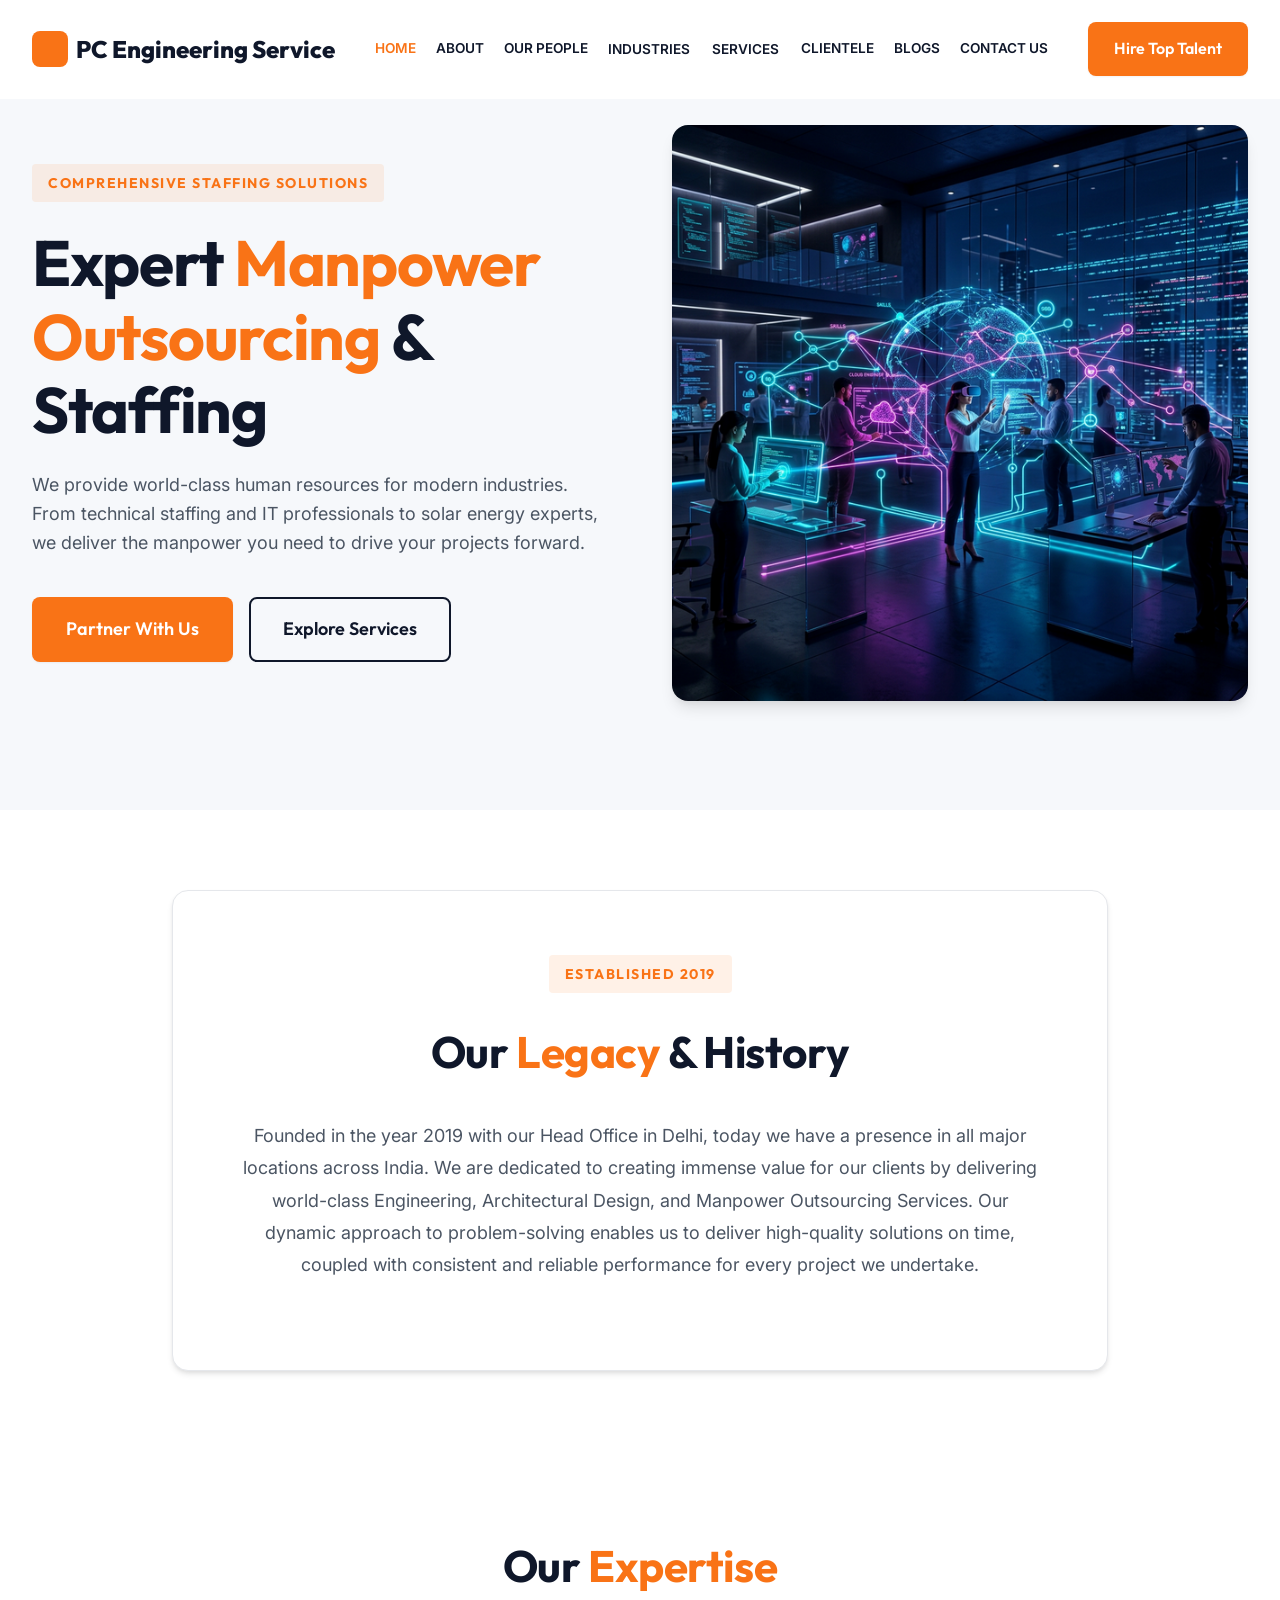
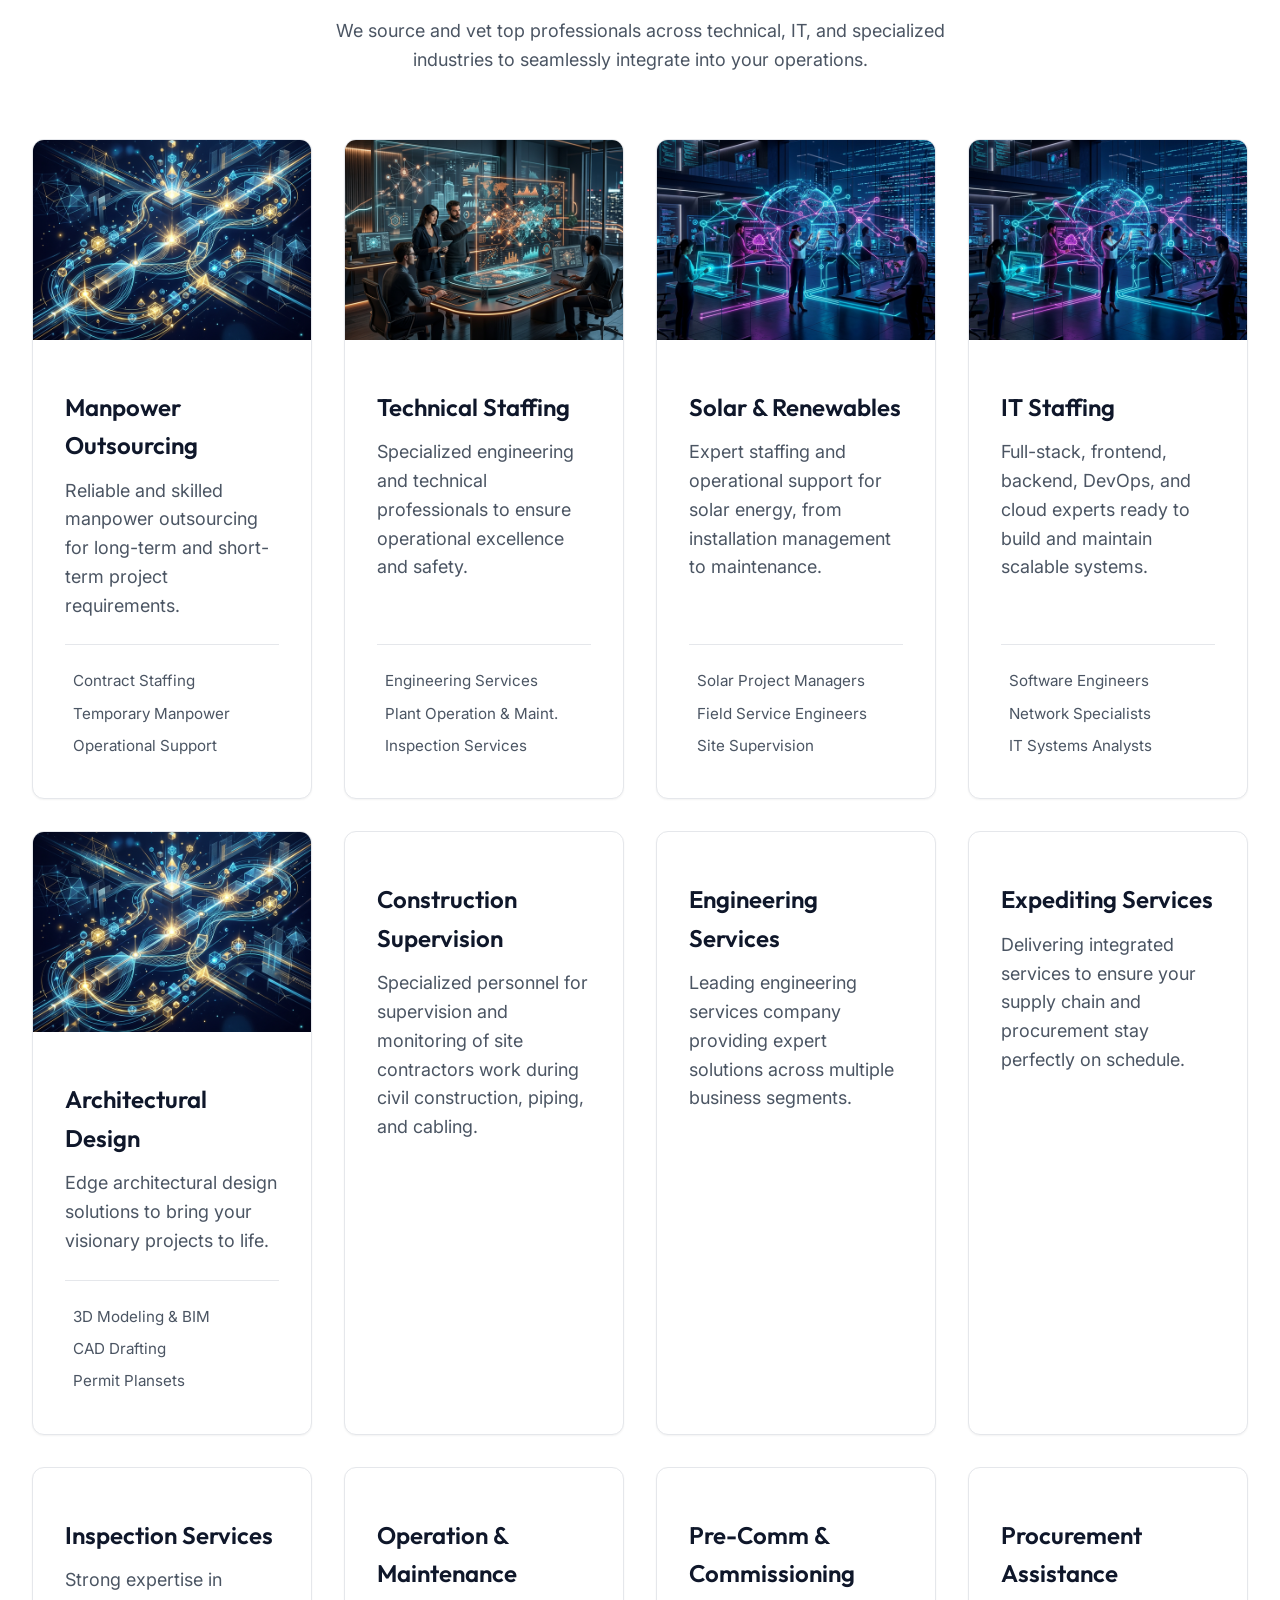
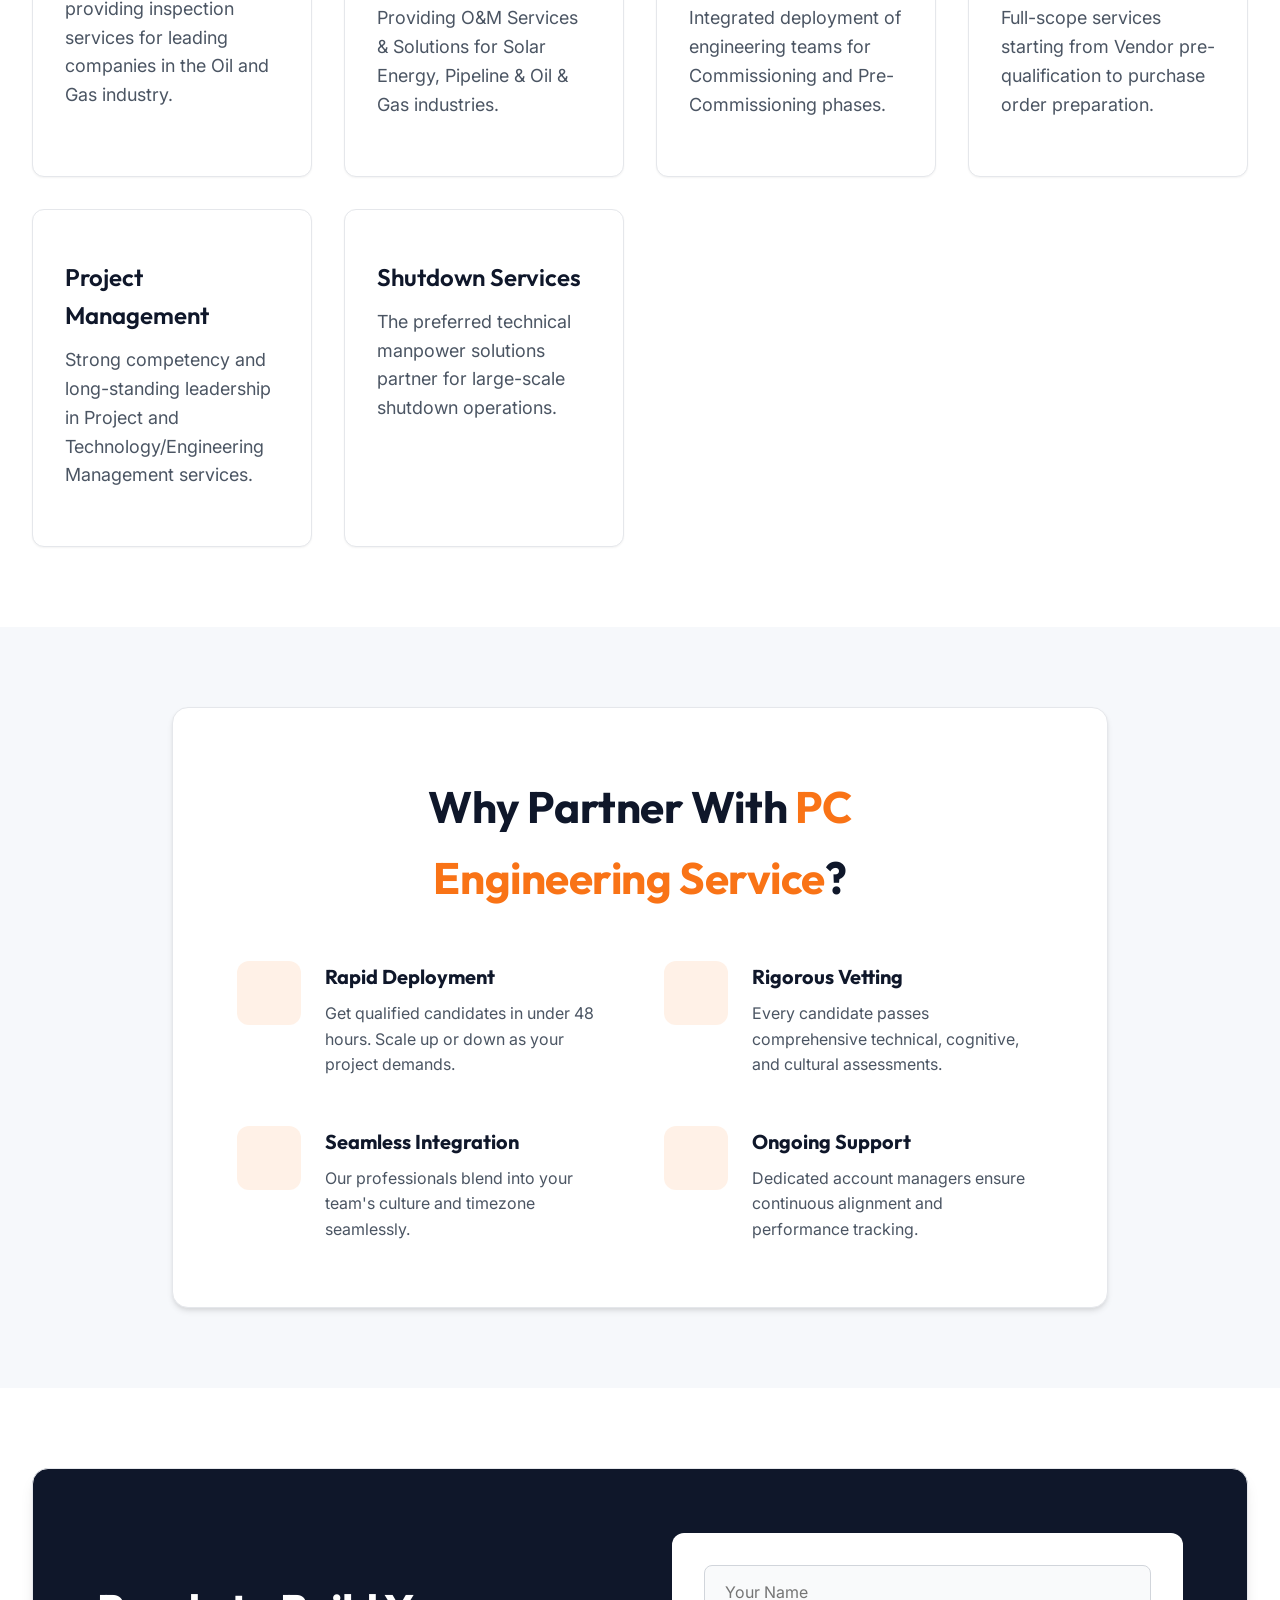
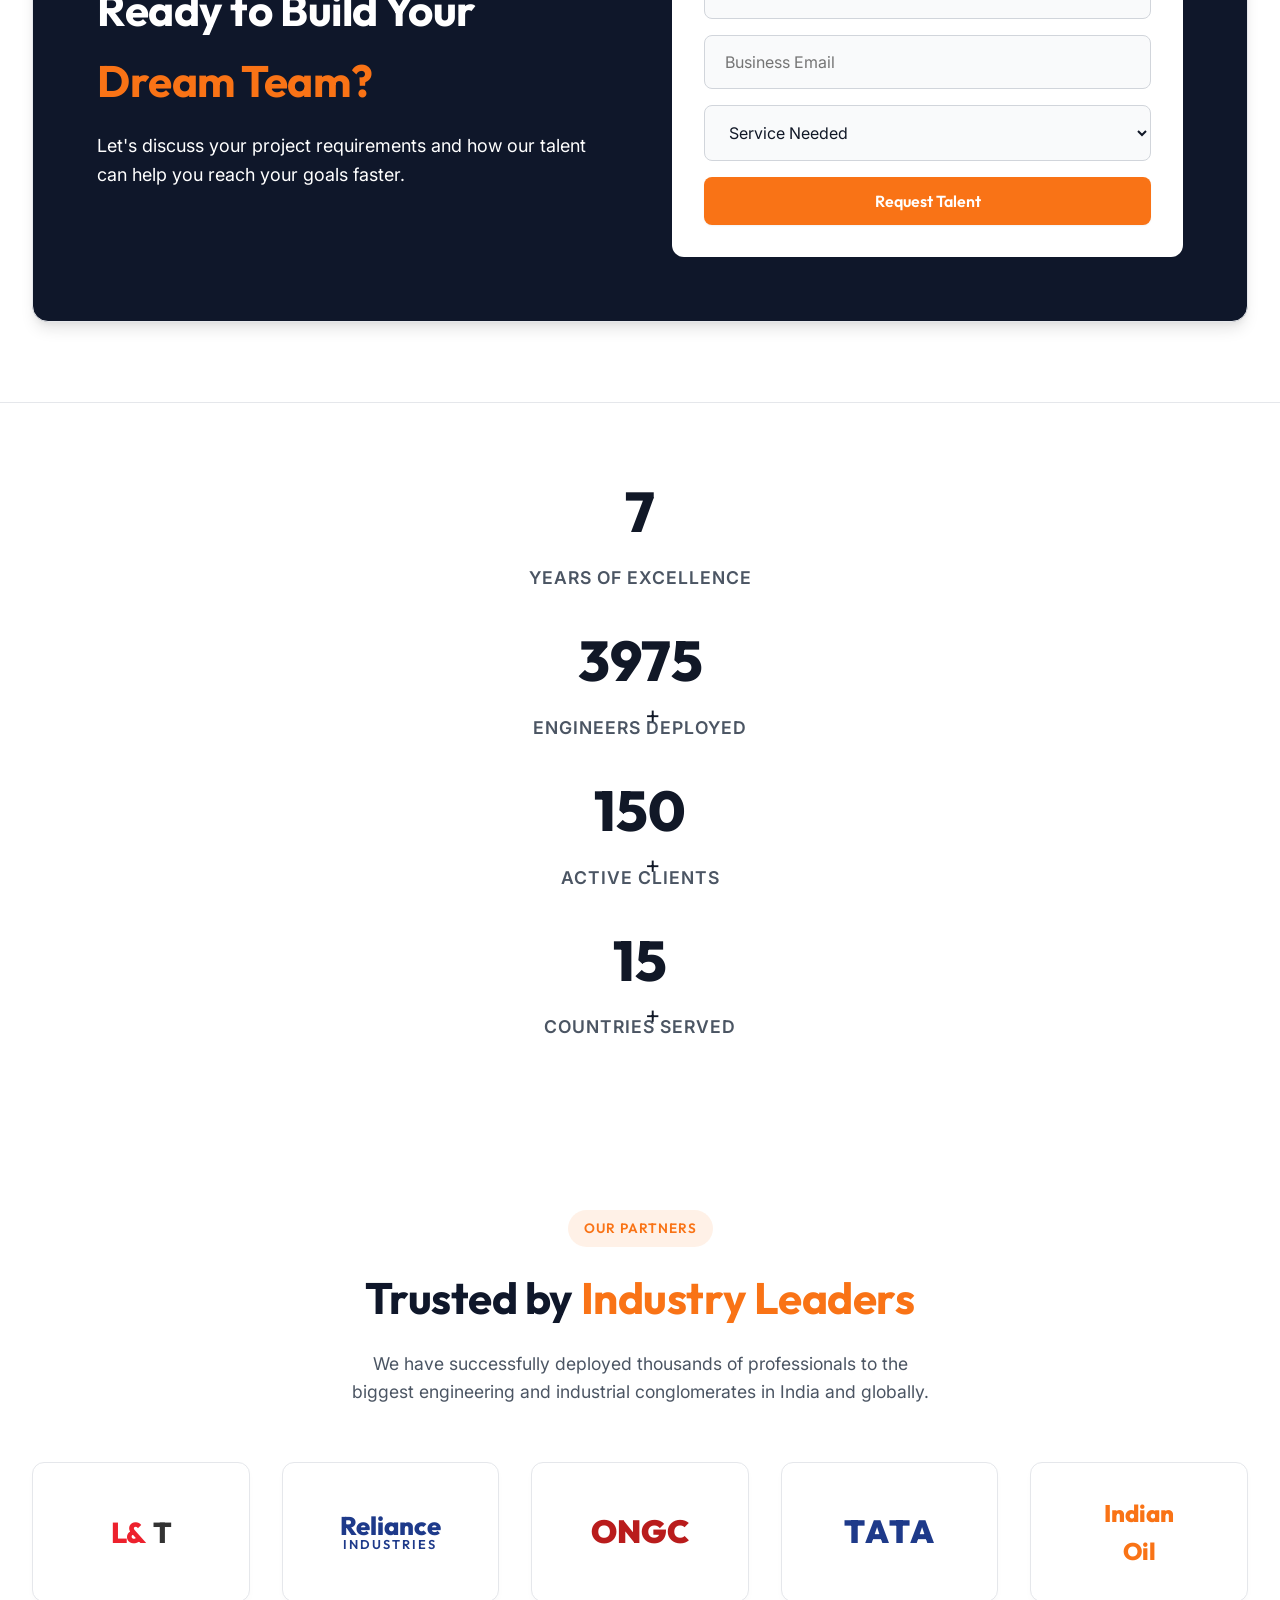
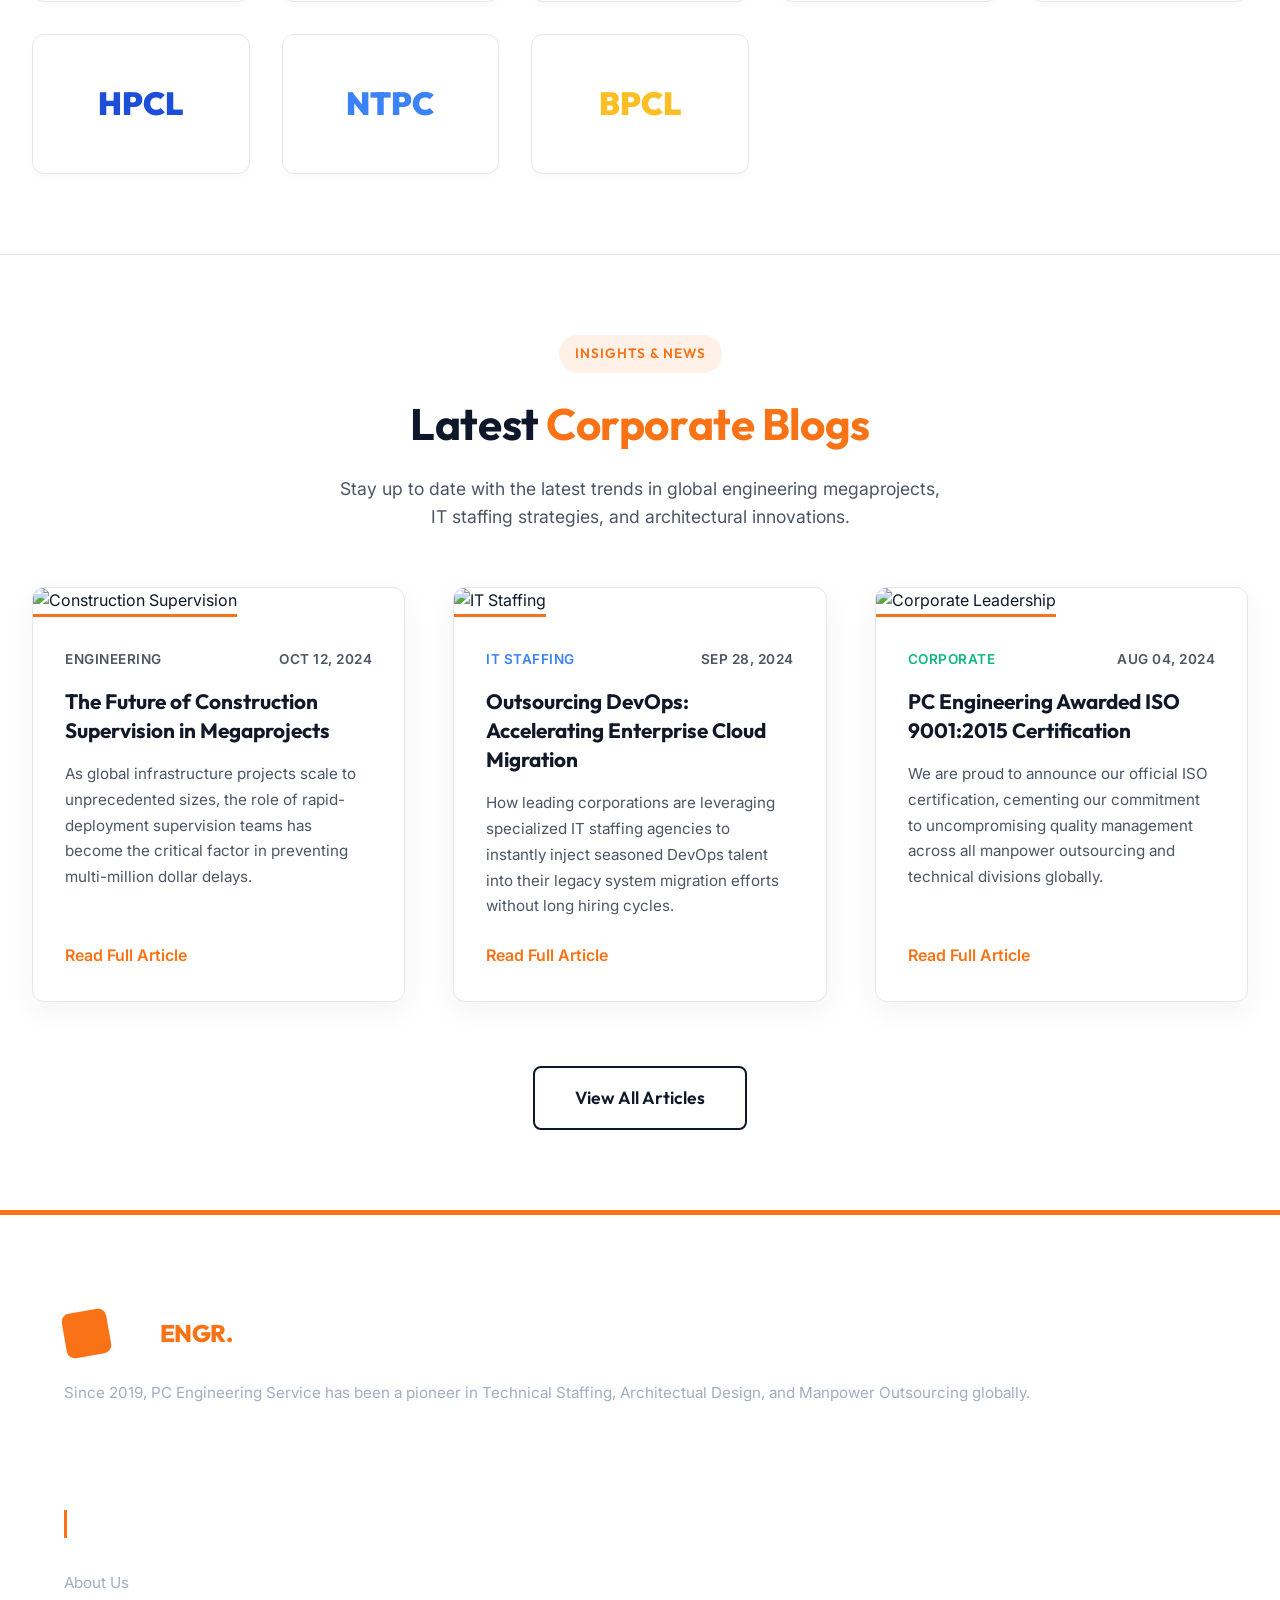
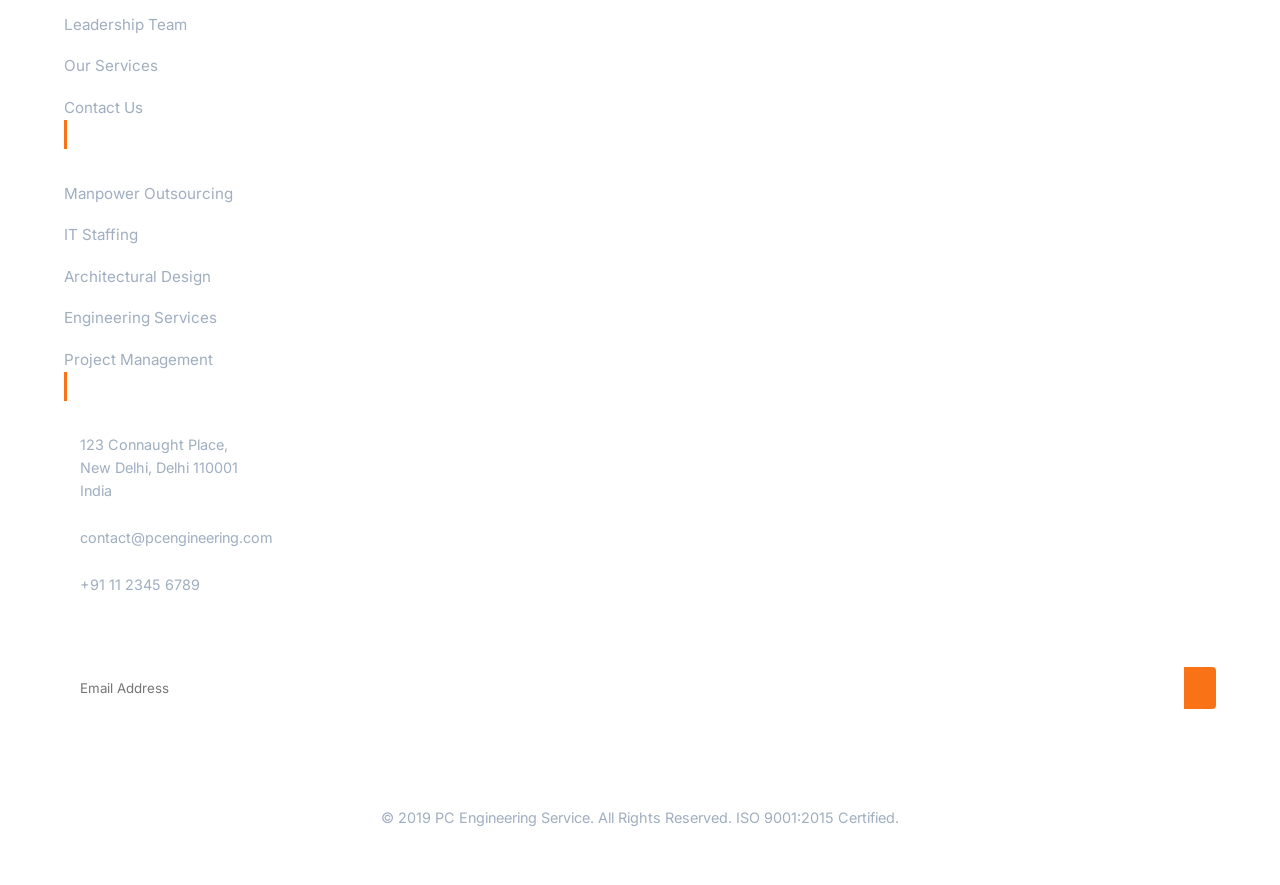
==== index.html @ 2170d4f9 "Initial commit of full corporate website" ====
<!DOCTYPE html>
<html lang="en">
<head>
    <meta charset="UTF-8">
    <meta name="viewport" content="width=device-width, initial-scale=1.0">
    <title>PC Engineering Service | Expert Manpower Outsourcing & Technical Staffing</title>
    <meta name="description" content="Leading provider of manpower outsourcing, technical staffing, engineering services, and solar work capabilities for modern industries.">
    <!-- Google Fonts -->
    <link rel="preconnect" href="https://fonts.googleapis.com">
    <link rel="preconnect" href="https://fonts.gstatic.com" crossorigin>
    <link href="https://fonts.googleapis.com/css2?family=Outfit:wght@300;400;500;600;700;800&family=Inter:wght@400;500;600&display=swap" rel="stylesheet">
    <!-- Tabler Icons (Lightweight SVG icons) -->
    <link rel="stylesheet" href="https://cdn.jsdelivr.net/npm/@tabler/icons-webfont@latest/tabler-icons.min.css">
    <link rel="stylesheet" href="styles.css">
</head>
<body>



    <header class="navbar">
        <div class="container nav-container">
            <div class="logo">
                <span class="logo-icon"><i class="ti ti-hexagon-letter-n"></i></span>
                PC Engineering Service
            </div>
            <nav class="nav-links">
                <a href="index.html" style="color: var(--accent-primary);">HOME</a>
                <a href="about.html">ABOUT</a>
                <a href="#our-people">OUR PEOPLE</a>
                
                <!-- Industries Dropdown -->
                <div class="nav-dropdown">
                    <a href="#industries">INDUSTRIES <i class="ti ti-chevron-down" style="font-size: 0.8em; margin-left: 2px;"></i></a>
                    <div class="mega-menu">
                        <div class="menu-col">
                            <a href="#">Cement</a>
                            <a href="#">Engineering</a>
                            <a href="#">Infrastructure</a>
                            <a href="#">Metro</a>
                            <a href="#">Petrochemical</a>
                            <a href="#">Railways</a>
                            <a href="#">Telecom</a>
                        </div>
                        <div class="menu-col">
                            <a href="#">CGD</a>
                            <a href="#">EPC</a>
                            <a href="#">IT</a>
                            <a href="#">Mono Rail</a>
                            <a href="#">Pipeline</a>
                            <a href="#">Refinery</a>
                        </div>
                        <div class="menu-col">
                            <a href="#">CNG</a>
                            <a href="#">Fertilizer</a>
                            <a href="#">Metals & Minerals</a>
                            <a href="#">Oil & Gas</a>
                            <a href="#">Power</a>
                            <a href="#">Renewable Energy</a>
                        </div>
                    </div>
                </div>

                <!-- Services Dropdown -->
                <div class="nav-dropdown">
                    <a href="#expertise">SERVICES <i class="ti ti-chevron-down" style="font-size: 0.8em; margin-left: 2px;"></i></a>
                    <div class="mega-menu">
                        <div class="menu-col">
                            <a href="#">Construction Supervision</a>
                            <a href="#">Inspection Services</a>
                            <a href="#">Operation & Maintenance</a>
                            <a href="#">Project Management</a>
                        </div>
                        <div class="menu-col">
                            <a href="#">Engineering Services</a>
                            <a href="#">IT Staffing</a>
                            <a href="#">Pre-Commissioning &<br>Commissioning Services</a>
                            <a href="#">Shutdown</a>
                        </div>
                        <div class="menu-col">
                            <a href="#">Expediting Services</a>
                            <a href="#">Manpower Outsourcing</a>
                            <a href="#">Procurement Assistance</a>
                            <a href="#">Technical Staffing Services</a>
                        </div>
                    </div>
                </div>

                <a href="#clientele">CLIENTELE</a>
                <a href="#blogs">BLOGS</a>
                <a href="contact.html">CONTACT US</a>
            </nav>
            <div class="nav-actions">
                <a href="contact.html" class="btn btn-primary">Hire Top Talent</a>
                <button class="menu-toggle" aria-label="Toggle Menu">
                    <i class="ti ti-menu-2"></i>
                </button>
            </div>
        </div>
    </header>

    <main>
        <!-- Hero Section -->
        <section id="home" class="hero">
            <div class="container hero-container">
                <div class="hero-content fade-in-up">
                    <div class="badge">Comprehensive Staffing Solutions</div>
                    <h1>Expert <span class="text-orange">Manpower Outsourcing</span> & Staffing</h1>
                    <p>We provide world-class human resources for modern industries. From technical staffing and IT professionals to solar energy experts, we deliver the manpower you need to drive your projects forward.</p>
                    <div class="hero-cta">
                        <a href="#contact" class="btn btn-primary btn-lg">Partner With Us</a>
                        <a href="#expertise" class="btn btn-outline btn-lg">Explore Services</a>
                    </div>
                </div>
                <div class="hero-image-wrapper fade-in-left">
                    <div class="image-panel">
                        <img id="heroImage" src="assets/hero_workforce_1773213253842.png" alt="Futuristic IT Workforce">
                    </div>
                </div>
            </div>
        </section>

        <!-- About Us Section -->
        <section id="about" class="about-us" style="background-color: var(--bg-light); padding: var(--section-padding) 0;">
            <div class="container container-sm">
                <div class="clean-panel feature-panel fade-in-up" style="text-align: center;">
                    <div class="section-header" style="margin-bottom: 2rem;">
                        <div class="badge">Established 2019</div>
                        <h2>Our <span class="text-orange">Legacy</span> & History</h2>
                    </div>
                    <p style="font-size: 1.125rem; color: var(--text-muted); line-height: 1.8;">
                        Founded in the year 2019 with our Head Office in Delhi, today we have a presence in all major locations across India. We are dedicated to creating immense value for our clients by delivering world-class Engineering, Architectural Design, and Manpower Outsourcing Services. Our dynamic approach to problem-solving enables us to deliver high-quality solutions on time, coupled with consistent and reliable performance for every project we undertake.
                    </p>
                </div>
            </div>
        </section>

        <!-- Expertise Section -->
        <section id="expertise" class="expertise">
            <div class="container">
                <div class="section-header fade-in-up">
                    <h2>Our <span class="text-orange">Expertise</span></h2>
                    <p>We source and vet top professionals across technical, IT, and specialized industries to seamlessly integrate into your operations.</p>
                </div>

                <div class="grid cards-grid">
                    <!-- Manpower Outsourcing -->
                    <div class="card clean-panel fade-in-up stagger-1">
                        <div class="card-image">
                            <img id="pmImage" src="assets/pm_leadership_1773213314677.png" alt="Manpower Outsourcing">
                        </div>
                        <div class="card-content">
                            <i class="ti ti-users icon-lg"></i>
                            <h3>Manpower Outsourcing</h3>
                            <p>Reliable and skilled manpower outsourcing for long-term and short-term project requirements.</p>
                            <ul class="role-list">
                                <li><i class="ti ti-check"></i> Contract Staffing</li>
                                <li><i class="ti ti-check"></i> Temporary Manpower</li>
                                <li><i class="ti ti-check"></i> Operational Support</li>
                            </ul>
                        </div>
                    </div>

                    <!-- Technical Staffing -->
                    <div class="card clean-panel fade-in-up stagger-2">
                        <div class="card-image">
                            <img id="analystImage" src="assets/analyst_team_1773213286482.png" alt="Technical Staffing">
                        </div>
                        <div class="card-content">
                            <i class="ti ti-settings icon-lg"></i>
                            <h3>Technical Staffing</h3>
                            <p>Specialized engineering and technical professionals to ensure operational excellence and safety.</p>
                            <ul class="role-list">
                                <li><i class="ti ti-check"></i> Engineering Services</li>
                                <li><i class="ti ti-check"></i> Plant Operation & Maint.</li>
                                <li><i class="ti ti-check"></i> Inspection Services</li>
                            </ul>
                        </div>
                    </div>

                    <!-- Solar Work -->
                    <div class="card clean-panel fade-in-up stagger-3">
                        <div class="card-image">
                            <img id="solarImage" src="assets/hero_workforce_1773213253842.png" alt="Solar Energy Works">
                        </div>
                        <div class="card-content">
                            <i class="ti ti-sun icon-lg"></i>
                            <h3>Solar & Renewables</h3>
                            <p>Expert staffing and operational support for solar energy, from installation management to maintenance.</p>
                            <ul class="role-list">
                                <li><i class="ti ti-check"></i> Solar Project Managers</li>
                                <li><i class="ti ti-check"></i> Field Service Engineers</li>
                                <li><i class="ti ti-check"></i> Site Supervision</li>
                            </ul>
                        </div>
                    </div>

                    <!-- IT Staffing -->
                    <div class="card clean-panel fade-in-up stagger-1">
                        <div class="card-image">
                            <img id="itImage" src="assets/hero_workforce_1773213253842.png" alt="IT Engineering">
                        </div>
                        <div class="card-content">
                            <i class="ti ti-code icon-lg"></i>
                            <h3>IT Staffing</h3>
                            <p>Full-stack, frontend, backend, DevOps, and cloud experts ready to build and maintain scalable systems.</p>
                            <ul class="role-list">
                                <li><i class="ti ti-check"></i> Software Engineers</li>
                                <li><i class="ti ti-check"></i> Network Specialists</li>
                                <li><i class="ti ti-check"></i> IT Systems Analysts</li>
                            </ul>
                        </div>
                    </div>

                    <!-- Architectural Design -->
                    <div class="card clean-panel fade-in-up stagger-1">
                        <div class="card-image">
                            <!-- Temporary fallback image, assuming one exists or using a generic one -->
                            <img id="archImage" src="assets/pm_leadership_1773213314677.png" alt="Architectural Design">
                        </div>
                        <div class="card-content">
                            <i class="ti ti-building-arch icon-lg"></i>
                            <h3>Architectural Design</h3>
                            <p>Edge architectural design solutions to bring your visionary projects to life.</p>
                            <ul class="role-list">
                                <li><i class="ti ti-check"></i> 3D Modeling & BIM</li>
                                <li><i class="ti ti-check"></i> CAD Drafting</li>
                                <li><i class="ti ti-check"></i> Permit Plansets</li>
                            </ul>
                        </div>
                    </div>

                    <!-- Construction Supervision -->
                    <div class="card clean-panel fade-in-up stagger-2">
                        <div class="card-content">
                            <i class="ti ti-crane icon-lg"></i>
                            <h3>Construction Supervision</h3>
                            <p>Specialized personnel for supervision and monitoring of site contractors work during civil construction, piping, and cabling.</p>
                        </div>
                    </div>

                    <!-- Engineering Services -->
                    <div class="card clean-panel fade-in-up stagger-3">
                        <div class="card-content">
                            <i class="ti ti-tools icon-lg"></i>
                            <h3>Engineering Services</h3>
                            <p>Leading engineering services company providing expert solutions across multiple business segments.</p>
                        </div>
                    </div>

                    <!-- Expediting Services -->
                    <div class="card clean-panel fade-in-up stagger-4">
                        <div class="card-content">
                            <i class="ti ti-truck-delivery icon-lg"></i>
                            <h3>Expediting Services</h3>
                            <p>Delivering integrated services to ensure your supply chain and procurement stay perfectly on schedule.</p>
                        </div>
                    </div>

                    <!-- Inspection Services -->
                    <div class="card clean-panel fade-in-up stagger-1">
                        <div class="card-content">
                            <i class="ti ti-search icon-lg"></i>
                            <h3>Inspection Services</h3>
                            <p>Strong expertise in providing inspection services for leading companies in the Oil and Gas industry.</p>
                        </div>
                    </div>

                    <!-- Operation & Maintenance -->
                    <div class="card clean-panel fade-in-up stagger-2">
                        <div class="card-content">
                            <i class="ti ti-tool icon-lg"></i>
                            <h3>Operation & Maintenance</h3>
                            <p>Providing O&M Services & Solutions for Solar Energy, Pipeline & Oil & Gas industries.</p>
                        </div>
                    </div>

                    <!-- Pre-Comm & Comm -->
                    <div class="card clean-panel fade-in-up stagger-3">
                        <div class="card-content">
                            <i class="ti ti-clipboard-check icon-lg"></i>
                            <h3>Pre-Comm & Commissioning</h3>
                            <p>Integrated deployment of engineering teams for Commissioning and Pre-Commissioning phases.</p>
                        </div>
                    </div>

                    <!-- Procurement Assistance -->
                    <div class="card clean-panel fade-in-up stagger-4">
                        <div class="card-content">
                            <i class="ti ti-shopping-cart icon-lg"></i>
                            <h3>Procurement Assistance</h3>
                            <p>Full-scope services starting from Vendor pre-qualification to purchase order preparation.</p>
                        </div>
                    </div>

                    <!-- Project Management -->
                    <div class="card clean-panel fade-in-up stagger-1">
                        <div class="card-content">
                            <i class="ti ti-briefcase icon-lg"></i>
                            <h3>Project Management</h3>
                            <p>Strong competency and long-standing leadership in Project and Technology/Engineering Management services.</p>
                        </div>
                    </div>

                    <!-- Shutdown -->
                    <div class="card clean-panel fade-in-up stagger-2">
                        <div class="card-content">
                            <i class="ti ti-power icon-lg"></i>
                            <h3>Shutdown Services</h3>
                            <p>The preferred technical manpower solutions partner for large-scale shutdown operations.</p>
                        </div>
                    </div>
                </div>
            </div>
        </section>

        <!-- Why Choose Us -->
        <section id="why-us" class="why-us">
            <div class="container container-sm">
                <div class="clean-panel feature-panel fade-in-up">
                    <div class="section-header">
                        <h2>Why Partner With <span class="text-orange">PC Engineering Service</span>?</h2>
                    </div>
                    <div class="feature-grid">
                        <div class="feature-item">
                            <div class="icon-wrapper"><i class="ti ti-rocket"></i></div>
                            <div>
                                <h4>Rapid Deployment</h4>
                                <p>Get qualified candidates in under 48 hours. Scale up or down as your project demands.</p>
                            </div>
                        </div>
                        <div class="feature-item">
                            <div class="icon-wrapper"><i class="ti ti-shield-check"></i></div>
                            <div>
                                <h4>Rigorous Vetting</h4>
                                <p>Every candidate passes comprehensive technical, cognitive, and cultural assessments.</p>
                            </div>
                        </div>
                        <div class="feature-item">
                            <div class="icon-wrapper"><i class="ti ti-users-group"></i></div>
                            <div>
                                <h4>Seamless Integration</h4>
                                <p>Our professionals blend into your team's culture and timezone seamlessly.</p>
                            </div>
                        </div>
                        <div class="feature-item">
                            <div class="icon-wrapper"><i class="ti ti-headphones"></i></div>
                            <div>
                                <h4>Ongoing Support</h4>
                                <p>Dedicated account managers ensure continuous alignment and performance tracking.</p>
                            </div>
                        </div>
                    </div>
                </div>
            </div>
        </section>

        <!-- Contact CTA Section -->
        <section id="contact" class="cta-section fade-in-up">
            <div class="container">
                <div class="cta-box clean-panel">
                    <div class="cta-content">
                        <h2>Ready to Build Your <span class="text-orange">Dream Team?</span></h2>
                        <p>Let's discuss your project requirements and how our talent can help you reach your goals faster.</p>
                    </div>
                    <form class="contact-form" onsubmit="event.preventDefault(); alert('In a real app, this would send your request. Thank you for reaching out!');">
                        <input type="text" placeholder="Your Name" required class="form-input">
                        <input type="email" placeholder="Business Email" required class="form-input">
                        <select class="form-input" required>
                            <option value="" disabled selected>Service Needed</option>
                            <option value="manpower">Manpower Outsourcing</option>
                            <option value="technical">Technical Staffing</option>
                            <option value="solar">Solar Work</option>
                            <option value="architectural">Architectural Design</option>
                            <option value="it">IT Staffing</option>
                            <option value="css">Construction Supervision</option>
                            <option value="eng">Engineering Services</option>
                            <option value="exp">Expediting Services</option>
                            <option value="ins">Inspection Services</option>
                            <option value="om">Operation & Maintenance</option>
                            <option value="comm">Pre-Comm & Commissioning</option>
                            <option value="proc">Procurement Assistance</option>
                            <option value="pm">Project Management</option>
                            <option value="shut">Shutdown</option>
                            <option value="multiple">Multiple Services</option>
                        </select>
                        <button type="submit" class="btn btn-primary btn-block">Request Talent</button>
                    </form>
                </div>
            </div>
        </section>
    </main>


    <!-- Animated Statistics Sub-section -->
    <section class="statistics-section" style="padding: 4rem 2rem; background: var(--bg-alt); text-align: center; border-top: 1px solid var(--border-color);">
        <div class="container grid" style="grid-template-columns: repeat(auto-fit, minmax(200px, 1fr)); gap: 3rem;">
            <div class="stat-card fade-in-up">
                <i class="ti ti-calendar-stats text-orange" style="font-size: 3rem; margin-bottom: 1rem;"></i>
                <h3 class="stat-number" data-target="7" style="font-size: 3.5rem; color: var(--text-dark); margin-bottom: 0.5rem; font-weight: 800;">0</h3>
                <p class="stat-label" style="font-size: 1.1rem; color: var(--text-muted); font-weight: 600; text-transform: uppercase; letter-spacing: 1px;">Years of Excellence</p>
            </div>
            <div class="stat-card fade-in-up" style="transition-delay: 100ms;">
                <i class="ti ti-users-group text-orange" style="font-size: 3rem; margin-bottom: 1rem;"></i>
                <h3 class="stat-number" data-target="5000" style="font-size: 3.5rem; color: var(--text-dark); margin-bottom: 0.5rem; font-weight: 800;">0</h3>
                <p class="stat-label" style="font-size: 1.1rem; color: var(--text-muted); font-weight: 600; text-transform: uppercase; letter-spacing: 1px;">Engineers Deployed</p>
                <span style="font-size: 1.5rem; color: var(--text-dark); position: absolute; top: 5rem; margin-left: 5px;">+</span>
            </div>
            <div class="stat-card fade-in-up" style="transition-delay: 200ms;">
                <i class="ti ti-building-skyscraper text-orange" style="font-size: 3rem; margin-bottom: 1rem;"></i>
                <h3 class="stat-number" data-target="150" style="font-size: 3.5rem; color: var(--text-dark); margin-bottom: 0.5rem; font-weight: 800;">0</h3>
                <p class="stat-label" style="font-size: 1.1rem; color: var(--text-muted); font-weight: 600; text-transform: uppercase; letter-spacing: 1px;">Active Clients</p>
                <span style="font-size: 1.5rem; color: var(--text-dark); position: absolute; top: 5rem; margin-left: 5px;">+</span>
            </div>
            <div class="stat-card fade-in-up" style="transition-delay: 300ms;">
                <i class="ti ti-world text-orange" style="font-size: 3rem; margin-bottom: 1rem;"></i>
                <h3 class="stat-number" data-target="15" style="font-size: 3.5rem; color: var(--text-dark); margin-bottom: 0.5rem; font-weight: 800;">0</h3>
                <p class="stat-label" style="font-size: 1.1rem; color: var(--text-muted); font-weight: 600; text-transform: uppercase; letter-spacing: 1px;">Countries Served</p>
                <span style="font-size: 1.5rem; color: var(--text-dark); position: absolute; top: 5rem; margin-left: 5px;">+</span>
            </div>
        </div>
    </section>

    <!-- Clientele Log Grid -->
    <section id="clientele" class="clientele-section" style="padding: 5rem 0; background: var(--bg-light); border-bottom: 1px solid var(--border-color);">
        <div class="container" style="text-align: center; margin-bottom: 3.5rem;">
            <span class="badge" style="background: rgba(249, 115, 22, 0.1); color: var(--accent-primary); padding: 0.5rem 1rem; border-radius: 50px; font-weight: 600; font-size: 0.85rem; letter-spacing: 1px; display: inline-block; margin-bottom: 1rem;">OUR PARTNERS</span>
            <h2 class="section-title">Trusted by <span class="text-orange">Industry Leaders</span></h2>
            <p style="color: var(--text-muted); font-size: 1.1rem; max-width: 600px; margin: 1rem auto 0;">We have successfully deployed thousands of professionals to the biggest engineering and industrial conglomerates in India and globally.</p>
        </div>
        
        <div class="container">
            <div class="client-grid">
                <!-- Professional Client Logos / Titles -->
                <div class="client-card">
                    <h3 style="margin: 0; font-weight: 800; font-size: 1.8rem; color: #333; letter-spacing: -1px; display: flex; align-items: center; gap: 0.5rem;"><span style="color: #ed212d;">L&</span>T</h3>
                </div>
                <div class="client-card">
                    <h3 style="margin: 0; font-weight: 800; font-size: 1.6rem; color: #1e3a8a; display: flex; flex-direction: column; align-items: center; line-height: 1;">Reliance<span style="font-size: 0.8rem; font-weight: 600; letter-spacing: 2px;">INDUSTRIES</span></h3>
                </div>
                <div class="client-card">
                    <img src="https://upload.wikimedia.org/wikipedia/en/thumb/f/f4/ONGC_Logo.svg/200px-ONGC_Logo.svg.png" alt="ONGC" onerror="this.outerHTML='<h3 style=\'margin:0; font-size: 2rem; font-weight:900; color: #b91c1c;\'>ONGC</h3>'">
                </div>
                <div class="client-card">
                    <h3 style="margin: 0; font-weight: 900; font-size: 2rem; color: #1e3a8a; letter-spacing: 2px;">TATA</h3>
                </div>
                <div class="client-card">
                    <img src="https://upload.wikimedia.org/wikipedia/en/thumb/f/fb/Indian_Oil_Logo.svg/200px-Indian_Oil_Logo.svg.png" alt="Indian Oil" onerror="this.outerHTML='<h3 style=\'margin:0; font-size: 1.5rem; font-weight:800; color: #f97316; text-align: center;\'>Indian<br>Oil</h3>'">
                </div>
                <div class="client-card">
                    <img src="https://upload.wikimedia.org/wikipedia/en/thumb/9/92/HPCL_Logo.svg/200px-HPCL_Logo.svg.png" alt="HPCL" onerror="this.outerHTML='<h3 style=\'margin:0; font-size: 2rem; font-weight:900; color: #1d4ed8;\'>HPCL</h3>'">
                </div>
                <div class="client-card">
                    <img src="https://upload.wikimedia.org/wikipedia/commons/thumb/c/cd/NTPC_Logo.svg/200px-NTPC_Logo.svg.png" alt="NTPC" onerror="this.outerHTML='<h3 style=\'margin:0; font-size: 2rem; font-weight:900; color: #3b82f6;\'>NTPC</h3>'">
                </div>
                <div class="client-card">
                    <img src="https://upload.wikimedia.org/wikipedia/en/thumb/4/4b/Bharat_Petroleum_Logo.svg/200px-Bharat_Petroleum_Logo.svg.png" alt="BPCL" onerror="this.outerHTML='<h3 style=\'margin:0; font-size: 2rem; font-weight:900; color: #fbbf24;\'>BPCL</h3>'">
                </div>
            </div>
        </div>
    </section>

    <!-- Blogs Section -->
    <section id="blogs" style="padding: 5rem 0; background: var(--bg-alt);">
        <div class="container">
            <div style="text-align: center; margin-bottom: 3.5rem;">
                <span class="badge" style="background: rgba(249, 115, 22, 0.1); color: var(--accent-primary); padding: 0.5rem 1rem; border-radius: 50px; font-weight: 600; font-size: 0.85rem; letter-spacing: 1px; display: inline-block; margin-bottom: 1rem;">INSIGHTS & NEWS</span>
                <h2 class="section-title">Latest <span class="text-orange">Corporate Blogs</span></h2>
                <p style="color: var(--text-muted); font-size: 1.1rem; max-width: 600px; margin: 1rem auto 0;">Stay up to date with the latest trends in global engineering megaprojects, IT staffing strategies, and architectural innovations.</p>
            </div>
            
            <div class="blog-grid">
                <!-- Blog Post 1 -->
                <div class="blog-card fade-in-up">
                    <div class="blog-image-wrapper">
                        <img src="https://images.unsplash.com/photo-1541888086225-f674ce88ec1a?ixlib=rb-4.0.3&auto=format&fit=crop&w=800&q=80" alt="Construction Supervision" class="blog-image">
                    </div>
                    <div class="blog-content">
                        <div class="blog-meta">
                            <span>Engineering</span>
                            <span>Oct 12, 2024</span>
                        </div>
                        <h3 class="blog-title">The Future of Construction Supervision in Megaprojects</h3>
                        <p class="blog-excerpt">As global infrastructure projects scale to unprecedented sizes, the role of rapid-deployment supervision teams has become the critical factor in preventing multi-million dollar delays.</p>
                        <a href="#" class="read-more">Read Full Article <i class="ti ti-arrow-right"></i></a>
                    </div>
                </div>

                <!-- Blog Post 2 -->
                <div class="blog-card fade-in-up" style="transition-delay: 150ms;">
                    <div class="blog-image-wrapper">
                        <img src="https://images.unsplash.com/photo-1498050108023-c5249f4df085?ixlib=rb-4.0.3&auto=format&fit=crop&w=800&q=80" alt="IT Staffing" class="blog-image">
                    </div>
                    <div class="blog-content">
                        <div class="blog-meta">
                            <span style="color: #3b82f6;">IT Staffing</span>
                            <span>Sep 28, 2024</span>
                        </div>
                        <h3 class="blog-title">Outsourcing DevOps: Accelerating Enterprise Cloud Migration</h3>
                        <p class="blog-excerpt">How leading corporations are leveraging specialized IT staffing agencies to instantly inject seasoned DevOps talent into their legacy system migration efforts without long hiring cycles.</p>
                        <a href="#" class="read-more">Read Full Article <i class="ti ti-arrow-right"></i></a>
                    </div>
                </div>

                <!-- Blog Post 3 -->
                <div class="blog-card fade-in-up" style="transition-delay: 300ms;">
                    <div class="blog-image-wrapper">
                        <img src="https://images.unsplash.com/photo-1497366216548-37526070297c?ixlib=rb-4.0.3&auto=format&fit=crop&w=800&q=80" alt="Corporate Leadership" class="blog-image">
                    </div>
                    <div class="blog-content">
                        <div class="blog-meta">
                            <span style="color: #10b981;">Corporate</span>
                            <span>Aug 04, 2024</span>
                        </div>
                        <h3 class="blog-title">PC Engineering Awarded ISO 9001:2015 Certification</h3>
                        <p class="blog-excerpt">We are proud to announce our official ISO certification, cementing our commitment to uncompromising quality management across all manpower outsourcing and technical divisions globally.</p>
                        <a href="#" class="read-more">Read Full Article <i class="ti ti-arrow-right"></i></a>
                    </div>
                </div>
            </div>
            
            <div style="text-align: center; margin-top: 4rem;">
                <a href="#" class="btn btn-outline" style="padding: 1rem 2.5rem; font-size: 1.1rem;">View All Articles</a>
            </div>
        </div>
    </section>
    <!-- Advanced 4-Column Corporate Footer -->
    <footer class="advanced-footer" style="background-color: var(--text-dark); color: #fff; padding: 6rem 2rem 2rem; border-top: 5px solid var(--accent-primary);">
        <div class="container grid" style="grid-template-columns: 2fr 1fr 1fr 1.5fr; gap: 4rem; margin-bottom: 4rem;">
            
            <!-- Company Overview -->
            <div class="footer-col" style="display: flex; flex-direction: column; gap: 1.5rem;">
                <div class="footer-logo" style="display: flex; align-items: center; gap: 1rem;">
                    <div class="logo-icon" style="background: var(--accent-primary); width: 45px; height: 45px; border-radius: 8px; display: flex; align-items: center; justify-content: center; transform: rotate(-10deg);">
                        <i class="ti ti-cpu" style="color: white; font-size: 1.8rem; transform: rotate(10deg);"></i>
                    </div>
                    <h2 style="font-size: 1.5rem; font-weight: 800; color: #fff; margin: 0; letter-spacing: -0.5px;">PC <span class="text-orange">ENGR.</span></h2>
                </div>
                <p style="color: #a0aec0; font-size: 0.95rem; line-height: 1.7;">Since 2019, PC Engineering Service has been a pioneer in Technical Staffing, Architectual Design, and Manpower Outsourcing globally.</p>
                <div class="social-links" style="display: flex; gap: 1rem; margin-top: 1rem;">
                    <a href="#" style="background: rgba(255,255,255,0.1); width: 40px; height: 40px; border-radius: 50%; display: flex; align-items: center; justify-content: center; color: #fff; transition: all 0.3s;"><i class="ti ti-brand-linkedin"></i></a>
                    <a href="#" style="background: rgba(255,255,255,0.1); width: 40px; height: 40px; border-radius: 50%; display: flex; align-items: center; justify-content: center; color: #fff; transition: all 0.3s;"><i class="ti ti-brand-twitter"></i></a>
                    <a href="#" style="background: rgba(255,255,255,0.1); width: 40px; height: 40px; border-radius: 50%; display: flex; align-items: center; justify-content: center; color: #fff; transition: all 0.3s;"><i class="ti ti-brand-facebook"></i></a>
                </div>
            </div>

            <!-- Quick Links -->
            <div class="footer-col">
                <h4 style="color: #fff; font-size: 1.1rem; margin-bottom: 2rem; border-left: 3px solid var(--accent-primary); padding-left: 10px;">Quick Links</h4>
                <ul style="list-style: none; padding: 0; display: flex; flex-direction: column; gap: 1rem;">
                    <li><a href="#" style="color: #a0aec0; text-decoration: none; transition: color 0.3s; font-size: 0.95rem;">About Us</a></li>
                    <li><a href="#" style="color: #a0aec0; text-decoration: none; transition: color 0.3s; font-size: 0.95rem;">Leadership Team</a></li>
                    <li><a href="#services" style="color: #a0aec0; text-decoration: none; transition: color 0.3s; font-size: 0.95rem;">Our Services</a></li>
                    <li><a href="contact.html" style="color: #a0aec0; text-decoration: none; transition: color 0.3s; font-size: 0.95rem;">Contact Us</a></li>
                </ul>
            </div>

            <!-- Key Services -->
            <div class="footer-col">
                <h4 style="color: #fff; font-size: 1.1rem; margin-bottom: 2rem; border-left: 3px solid var(--accent-primary); padding-left: 10px;">Key Services</h4>
                <ul style="list-style: none; padding: 0; display: flex; flex-direction: column; gap: 1rem;">
                    <li><a href="#" style="color: #a0aec0; text-decoration: none; transition: color 0.3s; font-size: 0.95rem;">Manpower Outsourcing</a></li>
                    <li><a href="#" style="color: #a0aec0; text-decoration: none; transition: color 0.3s; font-size: 0.95rem;">IT Staffing</a></li>
                    <li><a href="#" style="color: #a0aec0; text-decoration: none; transition: color 0.3s; font-size: 0.95rem;">Architectural Design</a></li>
                    <li><a href="#" style="color: #a0aec0; text-decoration: none; transition: color 0.3s; font-size: 0.95rem;">Engineering Services</a></li>
                    <li><a href="#" style="color: #a0aec0; text-decoration: none; transition: color 0.3s; font-size: 0.95rem;">Project Management</a></li>
                </ul>
            </div>

            <!-- Global Contact -->
            <div class="footer-col">
                <h4 style="color: #fff; font-size: 1.1rem; margin-bottom: 2rem; border-left: 3px solid var(--accent-primary); padding-left: 10px;">Global Headquarters</h4>
                <div style="display: flex; flex-direction: column; gap: 1.5rem;">
                    <div style="display: flex; gap: 1rem;">
                        <i class="ti ti-map-pin text-orange" style="font-size: 1.5rem; flex-shrink: 0;"></i>
                        <p style="color: #a0aec0; font-size: 0.9rem; line-height: 1.6; margin: 0;">123 Connaught Place, <br>New Delhi, Delhi 110001 <br>India</p>
                    </div>
                    <div style="display: flex; gap: 1rem;">
                        <i class="ti ti-mail text-orange" style="font-size: 1.5rem; flex-shrink: 0;"></i>
                        <p style="color: #a0aec0; font-size: 0.9rem; margin: 0;">contact@pcengineering.com</p>
                    </div>
                    <div style="display: flex; gap: 1rem;">
                        <i class="ti ti-phone text-orange" style="font-size: 1.5rem; flex-shrink: 0;"></i>
                        <p style="color: #a0aec0; font-size: 0.9rem; margin: 0;">+91 11 2345 6789</p>
                    </div>
                    <!-- Newsletter -->
                    <div style="margin-top: 1rem;">
                        <p style="color: #fff; font-size: 0.9rem; font-weight: 600; margin-bottom: 0.5rem;">Subscribe to Newsletter</p>
                        <div style="display: flex;">
                            <input type="email" placeholder="Email Address" style="padding: 0.8rem 1rem; border: none; border-radius: 4px 0 0 4px; outline: none; width: 100%; font-family: inherit;">
                            <button style="background: var(--accent-primary); border: none; color: #fff; padding: 0 1rem; border-radius: 0 4px 4px 0; cursor: pointer; transition: background 0.3s;"><i class="ti ti-send"></i></button>
                        </div>
                    </div>
                </div>
            </div>

        </div>

        <!-- Copyright -->
        <div style="text-align: center; border-top: 1px solid rgba(255,255,255,0.1); padding-top: 2rem;">
            <p style="color: #a0aec0; font-size: 0.9rem;">&copy; 2019 PC Engineering Service. All Rights Reserved. ISO 9001:2015 Certified.</p>
        </div>
    </footer>

    <script src="script.js"></script>
</body>
</html>
---- styles.css ----
/* =========================================
   CSS Reset & Variables (Enphase Enspired)
   ========================================= */
:root {
    /* Color Palette - Bright Clean Corporate */
    --bg-light: #FFFFFF;
    --bg-secondary: #F6F8FB; /* Light crisp gray for alternating sections */
    --bg-dark: #1F2937; /* Deep Slate for footers/dark bars */
    
    --border-color: #E5E7EB; /* Subtle gray borders */
    
    --accent-primary: #F97316; /* Enphase Orange - Vibrant and warm */
    --accent-primary-hover: #EA580C;
    --accent-secondary: #0F172A; /* Deep Navy Slate for bold contrast */
    
    --text-main: #111827; /* Near black for optimal readability */
    --text-muted: #4B5563; /* Medium gray for supporting text */
    --text-light: #FFFFFF; /* White on dark backgrounds */
    
    /* Typography */
    --font-heading: 'Outfit', -apple-system, BlinkMacSystemFont, "Segoe UI", Roboto, Helvetica, Arial, sans-serif;
    --font-body: 'Inter', -apple-system, BlinkMacSystemFont, "Segoe UI", Roboto, Helvetica, Arial, sans-serif;
    
    /* Transitions & Shadows */
    --transition: all 0.25s cubic-bezier(0.4, 0, 0.2, 1);
    --shadow-sm: 0 1px 2px 0 rgba(0, 0, 0, 0.05);
    --shadow-md: 0 4px 6px -1px rgba(0, 0, 0, 0.1), 0 2px 4px -1px rgba(0, 0, 0, 0.06);
    --shadow-lg: 0 10px 15px -3px rgba(0, 0, 0, 0.1), 0 4px 6px -2px rgba(0, 0, 0, 0.05);
    --shadow-hover: 0 20px 25px -5px rgba(0, 0, 0, 0.1), 0 10px 10px -5px rgba(0, 0, 0, 0.04);
    
    /* Spacing */
    --section-padding: 5rem;
}

* {
    margin: 0;
    padding: 0;
    box-sizing: border-box;
}

html {
    scroll-behavior: smooth;
    font-size: 16px;
}

body {
    background-color: var(--bg-light);
    color: var(--text-main);
    font-family: var(--font-body);
    line-height: 1.6;
    overflow-x: hidden;
    position: relative;
    -webkit-font-smoothing: antialiased;
}

/* =========================================
   Typography & Utilities
   ========================================= */
h1, h2, h3, h4, .logo, .badge {
    font-family: var(--font-heading);
    color: var(--accent-secondary);
}

h1 {
    font-size: clamp(2.5rem, 5vw, 4rem);
    font-weight: 700;
    line-height: 1.15;
    margin-bottom: 1.5rem;
    letter-spacing: -0.02em;
}

h2 {
    font-size: clamp(2rem, 4vw, 2.75rem);
    font-weight: 700;
    margin-bottom: 1rem;
    letter-spacing: -0.01em;
}

h3 {
    font-size: 1.5rem;
    font-weight: 600;
    margin-bottom: 0.75rem;
}

p {
    color: var(--text-muted);
    font-size: 1.125rem;
    margin-bottom: 1.5rem;
}

.text-orange {
    color: var(--accent-primary);
}

.container {
    max-width: 1280px;
    margin: 0 auto;
    padding: 0 2rem;
}

.container-sm {
    max-width: 1000px;
}

/* =========================================
   Clean UI Elements
   ========================================= */
.clean-panel {
    background: #FFFFFF;
    border: 1px solid var(--border-color);
    border-radius: 16px;
    box-shadow: var(--shadow-sm);
}

/* =========================================
   Buttons
   ========================================= */
.btn {
    display: inline-flex;
    align-items: center;
    justify-content: center;
    padding: 0.75rem 1.5rem;
    border-radius: 8px; /* Slightly squarer for corporate look */
    font-weight: 600;
    font-family: var(--font-heading);
    text-decoration: none;
    transition: var(--transition);
    cursor: pointer;
    border: 2px solid transparent;
    font-size: 1rem;
}

.btn-lg {
    padding: 1rem 2rem;
    font-size: 1.125rem;
}

.btn-block {
    width: 100%;
}

.btn-primary {
    background-color: var(--accent-primary);
    color: white;
    box-shadow: var(--shadow-sm);
}

.btn-primary:hover {
    background-color: var(--accent-primary-hover);
    transform: translateY(-2px);
    box-shadow: var(--shadow-md);
}

.btn-outline {
    background: transparent;
    color: var(--accent-secondary);
    border-color: var(--accent-secondary);
}

.btn-outline:hover {
    background: var(--accent-secondary);
    color: white;
    transform: translateY(-2px);
}

/* =========================================
   Navigation
   ========================================= */
.navbar {
    position: fixed;
    top: 0;
    left: 0;
    width: 100%;
    z-index: 1000;
    padding: 1.25rem 0;
    transition: var(--transition);
    background: white;
    border-bottom: 1px solid transparent;
}

.navbar.scrolled {
    padding: 1rem 0;
    background: rgba(255, 255, 255, 0.95);
    backdrop-filter: blur(12px);
    -webkit-backdrop-filter: blur(12px);
    border-bottom: 1px solid var(--border-color);
    box-shadow: var(--shadow-sm);
}

.nav-container {
    display: flex;
    justify-content: space-between;
    align-items: center;
}

.logo {
    display: flex;
    align-items: center;
    gap: 0.5rem;
    font-size: 1.5rem;
    font-weight: 800;
    color: var(--accent-secondary);
    text-decoration: none;
}

.logo-icon {
    display: flex;
    align-items: center;
    justify-content: center;
    width: 36px;
    height: 36px;
    background: var(--accent-primary);
    border-radius: 8px;
    color: white;
}

.nav-links {
    display: flex;
    gap: 1.25rem;
    align-items: center;
}

.nav-links a {
    color: var(--accent-secondary);
    text-decoration: none;
    font-weight: 600;
    font-size: 0.85rem;
    transition: var(--transition);
    position: relative;
}

/* Mega Menu Styles */
.nav-dropdown {
    position: relative;
    padding: 1rem 0; /* Creates an invisible hover bridge */
}

.mega-menu {
    position: absolute;
    top: 100%;
    left: 50%;
    transform: translateX(-50%) translateY(10px);
    background-color: #0c8c45; /* Dark Green from screenshot */
    border-radius: 8px;
    padding: 2rem 3rem;
    display: flex;
    gap: 4rem;
    opacity: 0;
    visibility: hidden;
    transition: all 0.3s ease;
    box-shadow: 0 10px 30px rgba(0,0,0,0.15);
    min-width: max-content;
    z-index: 1000;
}

.nav-dropdown:hover .mega-menu {
    opacity: 1;
    visibility: visible;
    transform: translateX(-50%) translateY(0);
}

.mega-menu .menu-col {
    display: flex;
    flex-direction: column;
    gap: 1.25rem;
}

.mega-item {
    display: flex;
    flex-direction: column;
    gap: 0.2rem;
    white-space: nowrap;
}

.mega-item span {
    color: #ffffff;
    font-size: 0.95rem;
    font-weight: 600;
}

.mega-menu .menu-col a.know-more {
    color: var(--accent-primary);
    font-size: 0.75rem;
    font-weight: 500;
    display: inline-flex;
    align-items: center;
    gap: 0.25rem;
    padding: 0;
    text-decoration: none;
    transition: all 0.2s;
}

.mega-menu .menu-col a.know-more i {
    font-size: 0.9em;
    transition: transform 0.2s;
}

.mega-menu .menu-col a.know-more:hover {
    color: #ffffff;
    opacity: 0.9;
}

.mega-menu .menu-col a.know-more:hover i {
    transform: translateX(3px);
}

.mega-menu .menu-col a::after {
    display: none; /* No underline effect in mega menu */
}

/* Modal Styles */
.modal-overlay {
    position: fixed;
    top: 0;
    left: 0;
    width: 100%;
    height: 100%;
    background: rgba(15, 23, 42, 0.7);
    backdrop-filter: blur(4px);
    display: flex;
    align-items: center;
    justify-content: center;
    z-index: 9999;
    opacity: 0;
    visibility: hidden;
    transition: all 0.3s ease;
}

.modal-overlay.active {
    opacity: 1;
    visibility: visible;
}

.modal-content {
    background: #fff;
    width: 90%;
    max-width: 600px;
    padding: 2.5rem;
    position: relative;
    border-radius: 12px;
    transform: translateY(20px) scale(0.95);
    transition: all 0.3s ease;
    box-shadow: 0 20px 40px rgba(0,0,0,0.2);
}

.modal-overlay.active .modal-content {
    transform: translateY(0) scale(1);
}

.modal-close {
    position: absolute;
    top: 1.5rem;
    right: 1.5rem;
    background: transparent;
    border: none;
    font-size: 1.5rem;
    color: var(--text-muted);
    cursor: pointer;
    transition: color 0.2s;
}

.modal-close:hover {
    color: var(--accent-secondary);
}


.nav-links a::after {
    content: '';
    position: absolute;
    bottom: -4px;
    left: 0;
    width: 0;
    height: 2px;
    background: var(--accent-primary);
    transition: var(--transition);
}

.nav-links a:hover::after, .nav-links a.active::after {
    width: 100%;
}

.nav-links a:hover {
    color: var(--accent-secondary);
}

.nav-actions {
    display: flex;
    align-items: center;
    gap: 1rem;
}

.menu-toggle {
    display: none;
    background: none;
    border: none;
    color: var(--accent-secondary);
    font-size: 1.5rem;
    cursor: pointer;
}

/* =========================================
   Hero Section
   ========================================= */
.hero {
    min-height: 90vh;
    display: flex;
    align-items: center;
    padding-top: 6rem;
    background-color: var(--bg-secondary);
    position: relative;
    overflow: hidden;
}

.hero-container {
    display: grid;
    grid-template-columns: 1fr 1fr;
    gap: 4rem;
    align-items: center;
}

.badge {
    display: inline-block;
    padding: 0.5rem 1rem;
    background: rgba(249, 115, 22, 0.1); /* Light Orange */
    color: var(--accent-primary);
    border-radius: 4px;
    font-weight: 700;
    font-size: 0.875rem;
    margin-bottom: 1.5rem;
    text-transform: uppercase;
    letter-spacing: 1.5px;
}

.hero-cta {
    display: flex;
    gap: 1rem;
    margin-top: 2.5rem;
}

.image-panel {
    border-radius: 16px;
    position: relative;
    box-shadow: var(--shadow-lg);
    overflow: hidden;
    background: #fff;
}

.image-panel img {
    width: 100%;
    height: 100%;
    object-fit: cover;
    display: block;
}

/* =========================================
   Expertise Section
   ========================================= */
section {
    padding: var(--section-padding) 0;
}

.section-header {
    text-align: center;
    max-width: 650px;
    margin: 0 auto 4rem;
}

.section-header h2 {
    color: var(--accent-secondary);
}

.cards-grid {
    display: grid;
    grid-template-columns: repeat(auto-fit, minmax(280px, 1fr));
    gap: 2rem;
}

.card {
    display: flex;
    flex-direction: column;
    overflow: hidden;
    background: #FFFFFF;
    border: 1px solid var(--border-color);
    border-radius: 12px;
    transition: var(--transition);
}

.card:hover {
    transform: translateY(-8px);
    box-shadow: var(--shadow-hover);
    border-color: var(--accent-primary);
}

.card-image {
    width: 100%;
    height: 200px;
    overflow: hidden;
    position: relative;
}

.card-image img {
    width: 100%;
    height: 100%;
    object-fit: cover;
    transition: transform 0.5s ease;
}

.card:hover .card-image img {
    transform: scale(1.05);
}

.card-content {
    padding: 2rem;
    flex-grow: 1;
    display: flex;
    flex-direction: column;
}

.icon-lg {
    font-size: 2.5rem;
    margin-bottom: 1rem;
    color: var(--accent-primary);
    display: inline-block;
}

.card-content h3 {
    color: var(--accent-secondary);
}

.role-list {
    list-style: none;
    margin-top: auto;
    padding-top: 1.5rem; 
    border-top: 1px solid var(--border-color);
}

.role-list li {
    display: flex;
    align-items: center;
    gap: 0.5rem;
    color: var(--text-muted);
    margin-bottom: 0.5rem;
    font-size: 0.95rem;
}

.role-list li i {
    color: var(--accent-primary);
    font-weight: bold;
}

/* =========================================
   Why Us Section
   ========================================= */
.why-us {
    background-color: var(--bg-secondary);
}

.feature-panel {
    background: #FFFFFF;
    border-radius: 16px;
    padding: 4rem;
    box-shadow: var(--shadow-md);
    border: 1px solid var(--border-color);
}

.feature-panel .section-header {
    margin-bottom: 3rem;
}

.feature-grid {
    display: grid;
    grid-template-columns: repeat(2, 1fr);
    gap: 3rem;
}

.feature-item {
    display: flex;
    gap: 1.5rem;
}

.icon-wrapper {
    flex-shrink: 0;
    width: 64px;
    height: 64px;
    background: rgba(249, 115, 22, 0.1);
    border-radius: 12px;
    display: flex;
    align-items: center;
    justify-content: center;
    font-size: 2rem;
    color: var(--accent-primary);
}

.feature-item h4 {
    font-size: 1.25rem;
    margin-bottom: 0.5rem;
    color: var(--accent-secondary);
}

.feature-item p {
    font-size: 1rem;
    margin-bottom: 0;
}

/* =========================================
   CTA Section & Forms
   ========================================= */
.cta-box {
    padding: 4rem;
    display: grid;
    grid-template-columns: 1fr 1fr;
    gap: 4rem;
    align-items: center;
    background: var(--accent-secondary); /* Dark slate background for emphasis */
    border-radius: 16px;
    box-shadow: var(--shadow-lg);
    color: white;
}

.cta-content h2, .cta-content p {
    color: white;
}

.cta-content h2 span {
    color: var(--accent-primary);
}

.contact-form {
    display: flex;
    flex-direction: column;
    gap: 1rem;
    background: white;
    padding: 2rem;
    border-radius: 12px;
}

.form-input {
    width: 100%;
    padding: 1rem 1.25rem;
    background: #F9FAFB;
    border: 1px solid #D1D5DB;
    border-radius: 8px;
    color: var(--text-main);
    font-family: var(--font-body);
    font-size: 1rem;
    transition: var(--transition);
}

.form-input:focus {
    outline: none;
    background: white;
    border-color: var(--accent-primary);
    box-shadow: 0 0 0 3px rgba(249, 115, 22, 0.2);
}

/* =========================================
   Footer
   ========================================= */
footer {
    border-top: 1px solid var(--border-color);
    padding: 4rem 0 2rem;
    background: var(--bg-dark); /* Very dark for extreme contrast at bottom */
    color: #9CA3AF;
}

.footer-container {
    display: flex;
    justify-content: space-between;
    gap: 4rem;
    margin-bottom: 3rem;
}

.footer-brand {
    max-width: 400px;
}

.footer-brand .logo {
    margin-bottom: 1rem;
    color: white;
}

.footer-links {
    display: flex;
    gap: 4rem;
}

.link-group h4 {
    font-size: 1.1rem;
    margin-bottom: 1.5rem;
    color: white;
}

.link-group a {
    display: block;
    color: #9CA3AF;
    text-decoration: none;
    margin-bottom: 0.75rem;
    transition: var(--transition);
}

.link-group a:hover {
    color: var(--accent-primary);
    transform: translateX(3px);
}

.copyright {
    text-align: center;
    padding-top: 2rem;
    border-top: 1px solid #374151;
    font-size: 0.9rem;
}

/* =========================================
   Animations
   ========================================= */
.fade-in-up {
    opacity: 0;
    transform: translateY(20px);
    transition: opacity 0.6s ease, transform 0.6s ease;
}

.fade-in-up.visible {
    opacity: 1;
    transform: translateY(0);
}

.fade-in-left {
    opacity: 0;
    transform: translateX(30px);
    transition: opacity 0.6s ease, transform 0.6s ease;
}

.fade-in-left.visible {
    opacity: 1;
    transform: translateX(0);
}

.stagger-1 { transition-delay: 0.1s; }
.stagger-2 { transition-delay: 0.2s; }
.stagger-3 { transition-delay: 0.3s; }
.stagger-4 { transition-delay: 0.4s; }

/* =========================================
   Responsive Design
   ========================================= */
@media (max-width: 1024px) {
    .cards-grid {
        grid-template-columns: repeat(2, 1fr);
    }
}

@media (max-width: 900px) {
    .hero-container {
        grid-template-columns: 1fr;
        gap: 3rem;
    }

    .hero-content {
        order: 1;
    }

    .hero-image-wrapper {
        order: 2;
        max-width: 600px;
        margin: 0 auto;
    }

    .cta-box {
        grid-template-columns: 1fr;
        padding: 3rem 2rem;
    }
    
    .feature-grid {
        gap: 2rem;
    }
    
    .feature-panel {
        padding: 3rem 2rem;
    }
}

@media (max-width: 768px) {
    .menu-toggle {
        display: block;
    }

    .nav-links {
        position: fixed;
        top: 70px;
        left: -100%;
        width: 100%;
        height: calc(100vh - 70px);
        background: rgba(255, 255, 255, 0.98);
        flex-direction: column;
        align-items: center;
        justify-content: center;
        gap: 2rem;
        transition: var(--transition);
        border-top: 1px solid var(--border-color);
        box-shadow: var(--shadow-md);
    }

    .nav-links.active {
        left: 0;
    }

    .nav-actions .btn {
        display: none;
    }

    .cards-grid {
        grid-template-columns: 1fr;
    }
    
    .feature-grid {
        grid-template-columns: 1fr;
    }

    .footer-container {
        flex-direction: column;
        gap: 2rem;
    }
    
    :root {
        --section-padding: 4rem;
    }
}

/* --- Clientele Grid --- */
.client-grid {
    display: grid;
    grid-template-columns: repeat(auto-fit, minmax(200px, 1fr));
    gap: 2rem;
    margin-top: 2rem;
}

.client-card {
    background: #fff;
    border: 1px solid var(--border-color);
    border-radius: 12px;
    padding: 2rem;
    display: flex;
    align-items: center;
    justify-content: center;
    height: 140px;
    transition: all 0.3s ease;
    box-shadow: 0 4px 6px rgba(0,0,0,0.02);
}

.client-card img {
    max-width: 100%;
    max-height: 80px;
    object-fit: contain;
    filter: grayscale(100%) opacity(0.7);
    transition: all 0.3s ease;
}

.client-card:hover {
    transform: translateY(-5px);
    box-shadow: 0 10px 20px rgba(0,0,0,0.05);
    border-color: var(--accent-primary);
}

.client-card:hover img {
    filter: grayscale(0%) opacity(1);
}

/* --- Blogs Section --- */
.blog-grid {
    display: grid;
    grid-template-columns: repeat(auto-fit, minmax(320px, 1fr));
    gap: 3rem;
    margin-top: 3rem;
}

.blog-card {
    background: #fff;
    border-radius: 12px;
    overflow: hidden;
    box-shadow: 0 10px 30px rgba(0,0,0,0.05);
    transition: transform 0.3s ease, box-shadow 0.3s ease;
    border: 1px solid var(--border-color);
    display: flex;
    flex-direction: column;
}

.blog-card:hover {
    transform: translateY(-10px);
    box-shadow: 0 15px 40px rgba(249, 115, 22, 0.15);
    border-color: var(--accent-primary);
}

.blog-image {
    width: 100%;
    height: 220px;
    object-fit: cover;
    border-bottom: 3px solid var(--accent-primary);
    transition: transform 0.3s ease;
}

.blog-card:hover .blog-image {
    transform: scale(1.05);
}

.blog-image-wrapper {
    overflow: hidden;
}

.blog-content {
    padding: 2rem;
    flex-grow: 1;
    display: flex;
    flex-direction: column;
}

.blog-meta {
    display: flex;
    justify-content: space-between;
    font-size: 0.85rem;
    color: var(--text-muted);
    font-weight: 600;
    margin-bottom: 1rem;
    text-transform: uppercase;
    letter-spacing: 0.5px;
}

.blog-title {
    font-size: 1.3rem;
    font-weight: 700;
    color: var(--text-dark);
    line-height: 1.4;
    margin-bottom: 1rem;
    transition: color 0.3s;
}

.blog-card:hover .blog-title {
    color: var(--accent-primary);
}

.blog-excerpt {
    color: var(--text-muted);
    line-height: 1.7;
    font-size: 0.95rem;
    margin-bottom: 1.5rem;
    flex-grow: 1;
}

.read-more {
    font-weight: 600;
    color: var(--accent-primary);
    text-decoration: none;
    display: flex;
    align-items: center;
    gap: 0.5rem;
    margin-top: auto;
    transition: gap 0.3s;
}

.read-more:hover {
    gap: 0.8rem;
    text-decoration: underline;
}
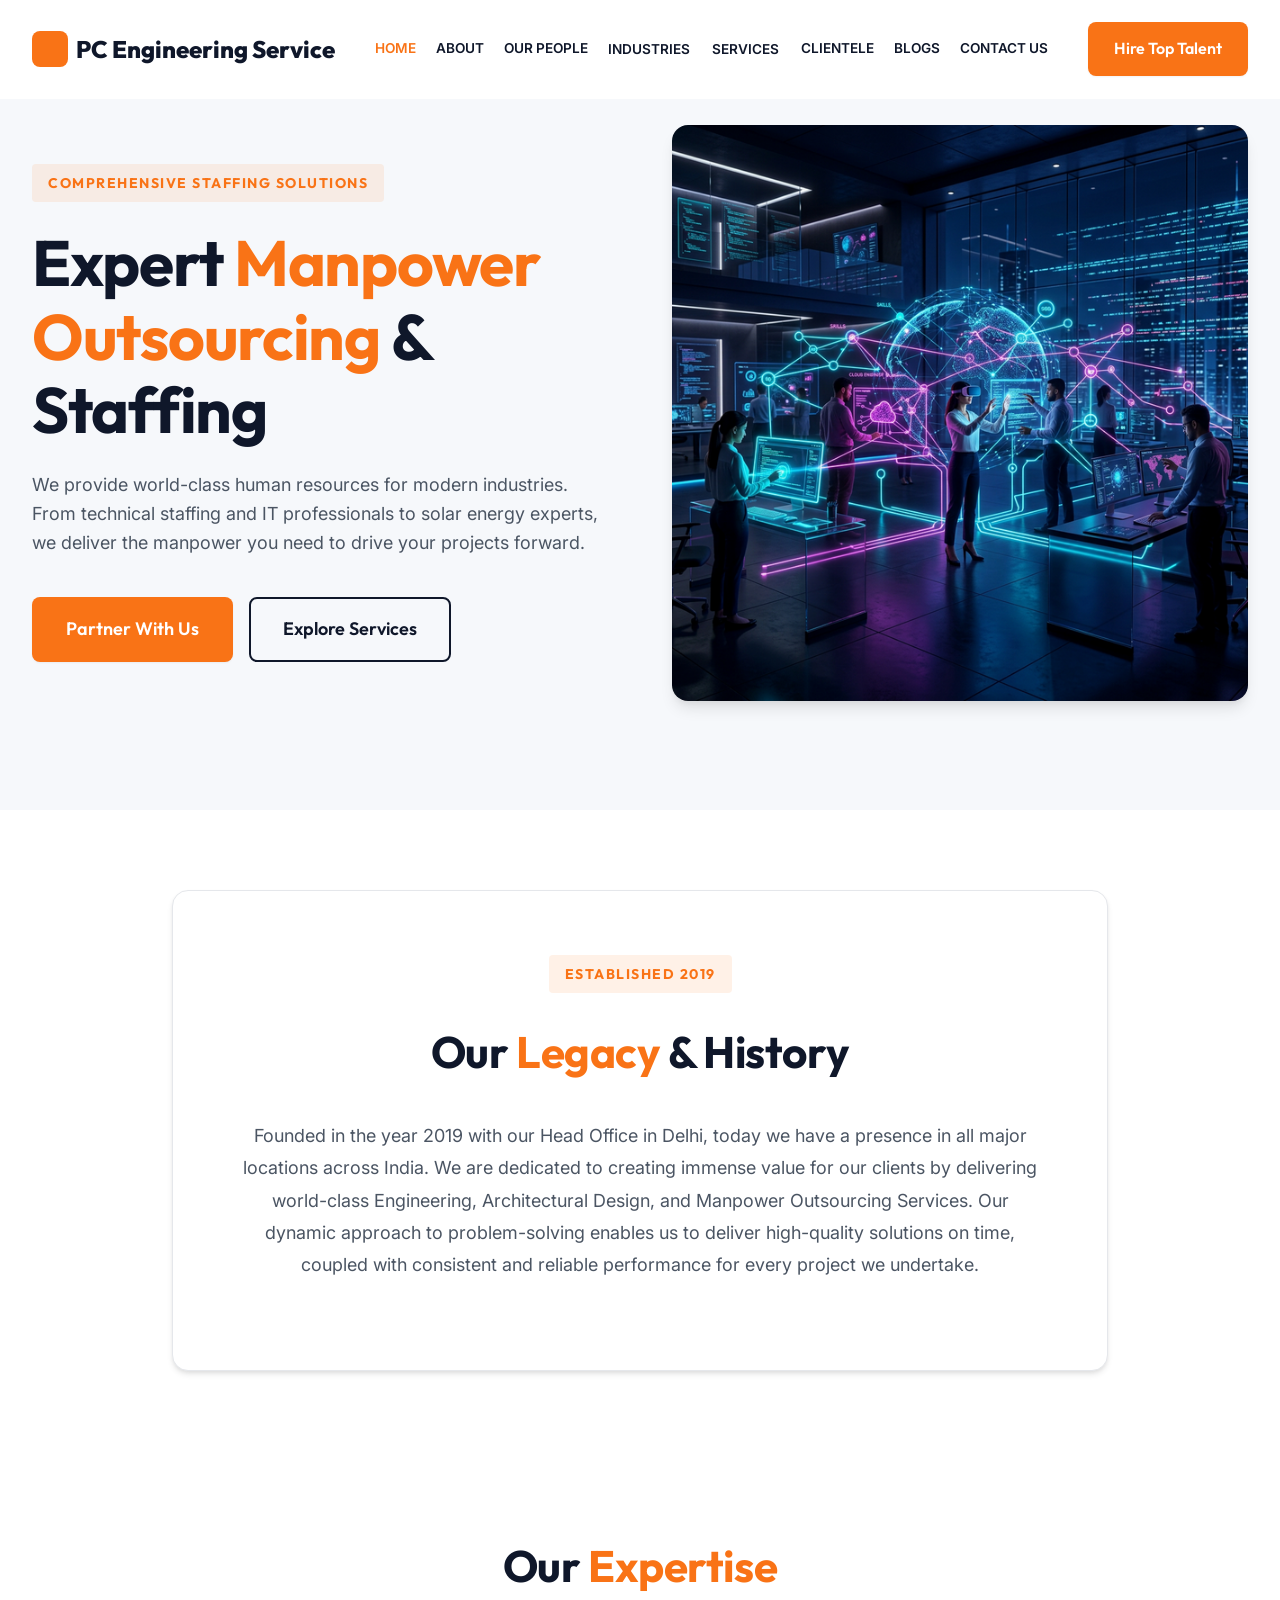
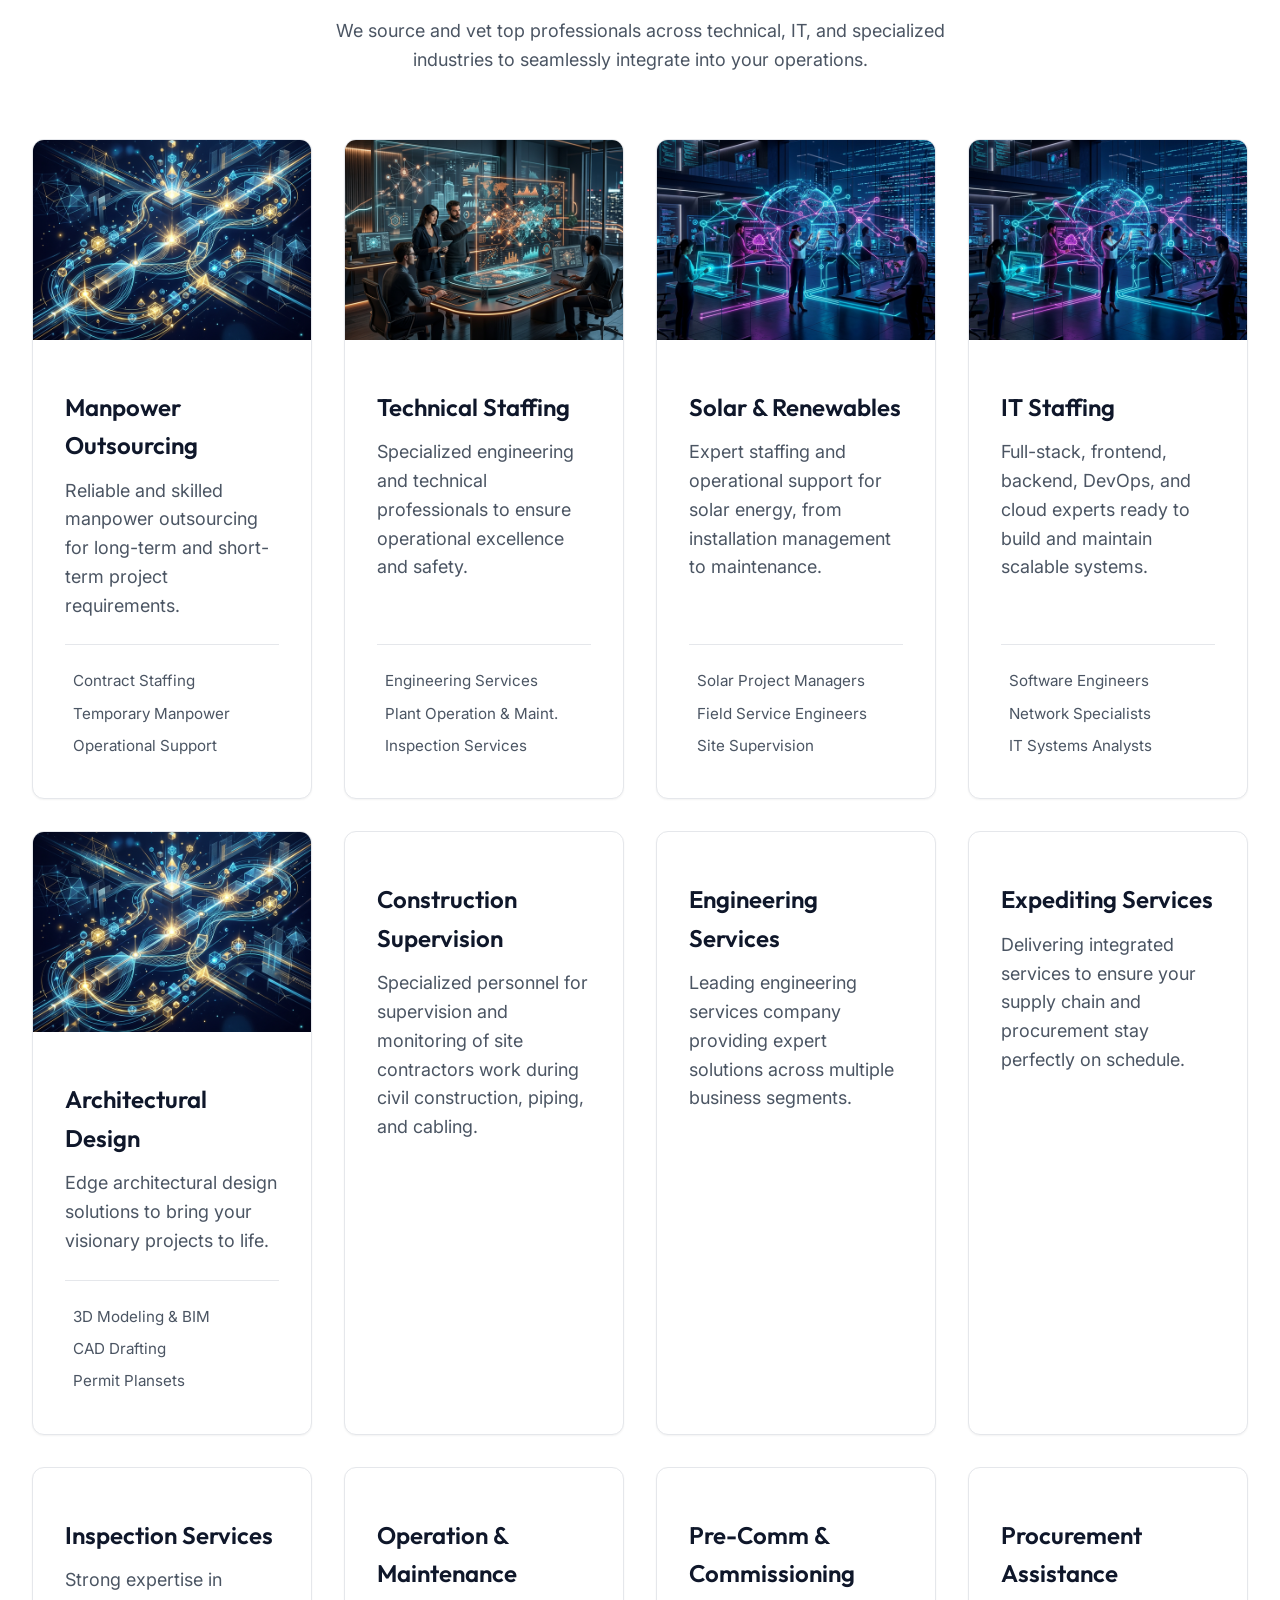
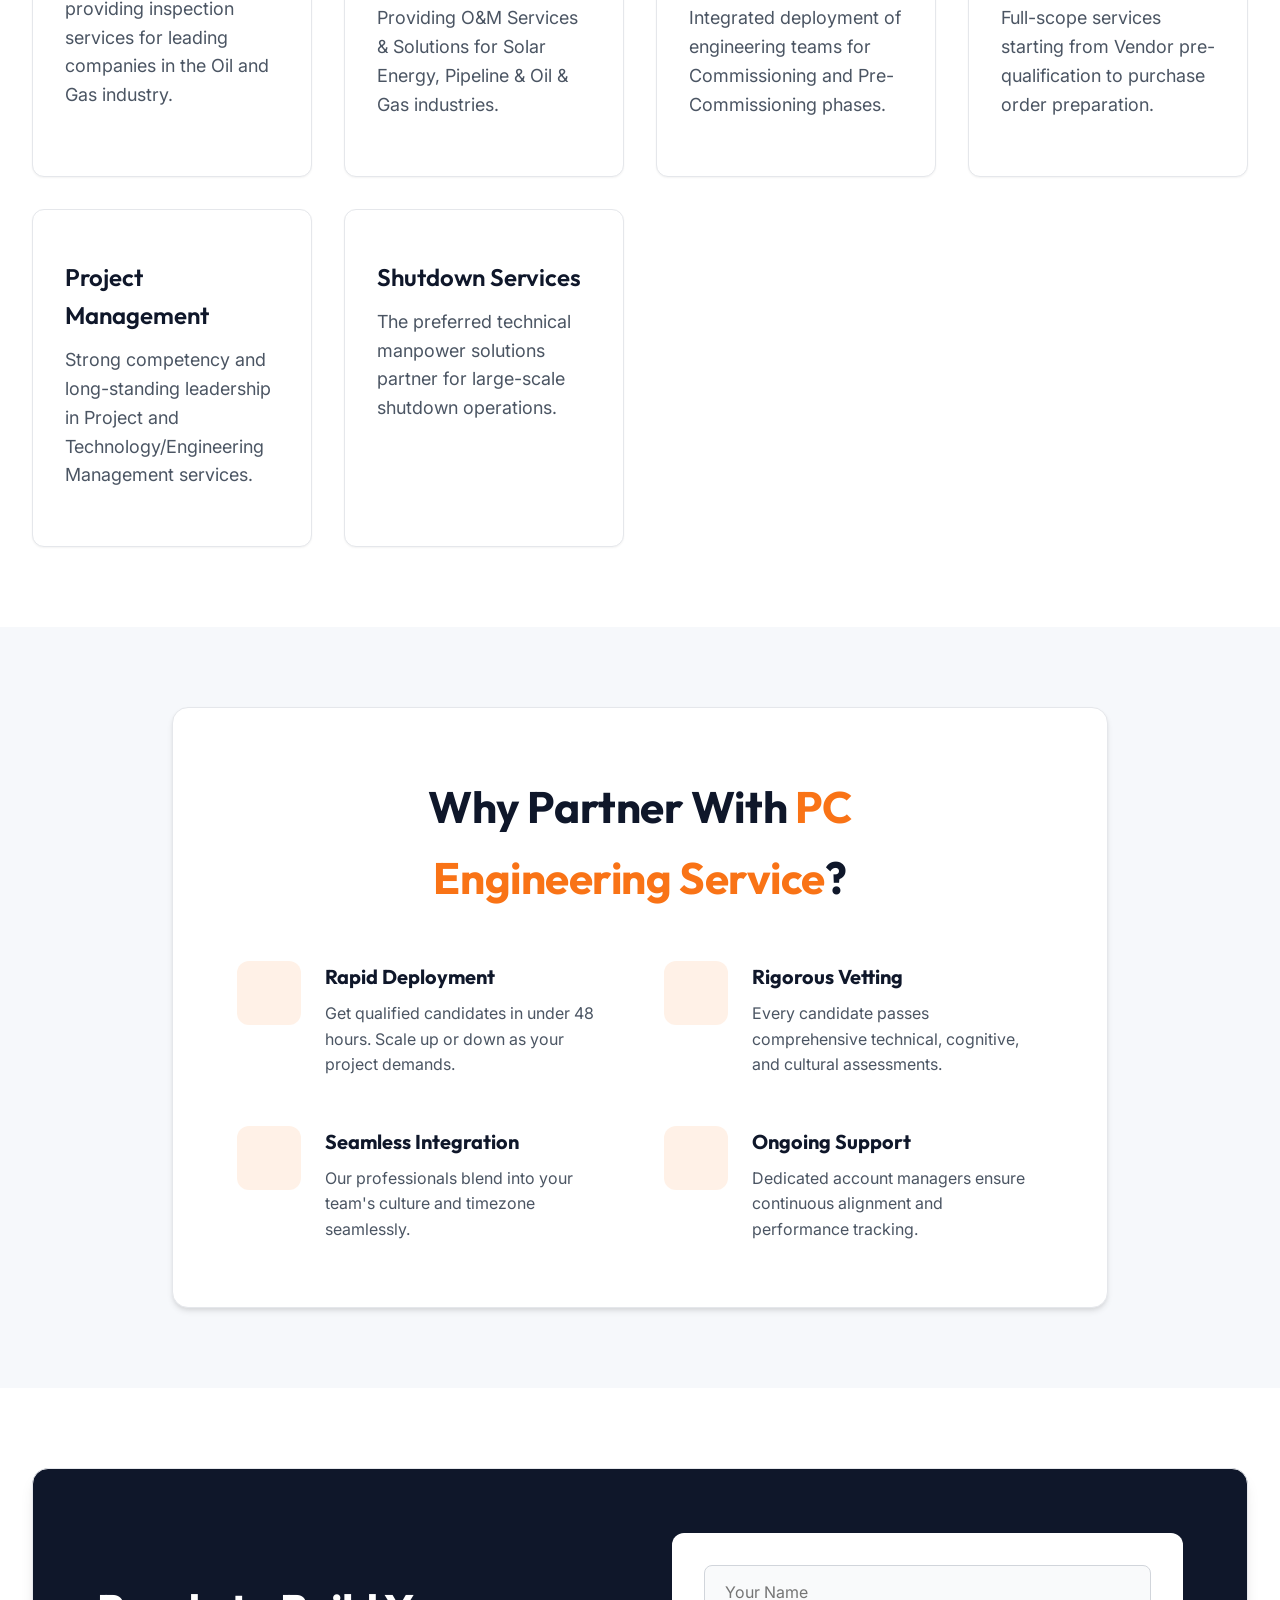
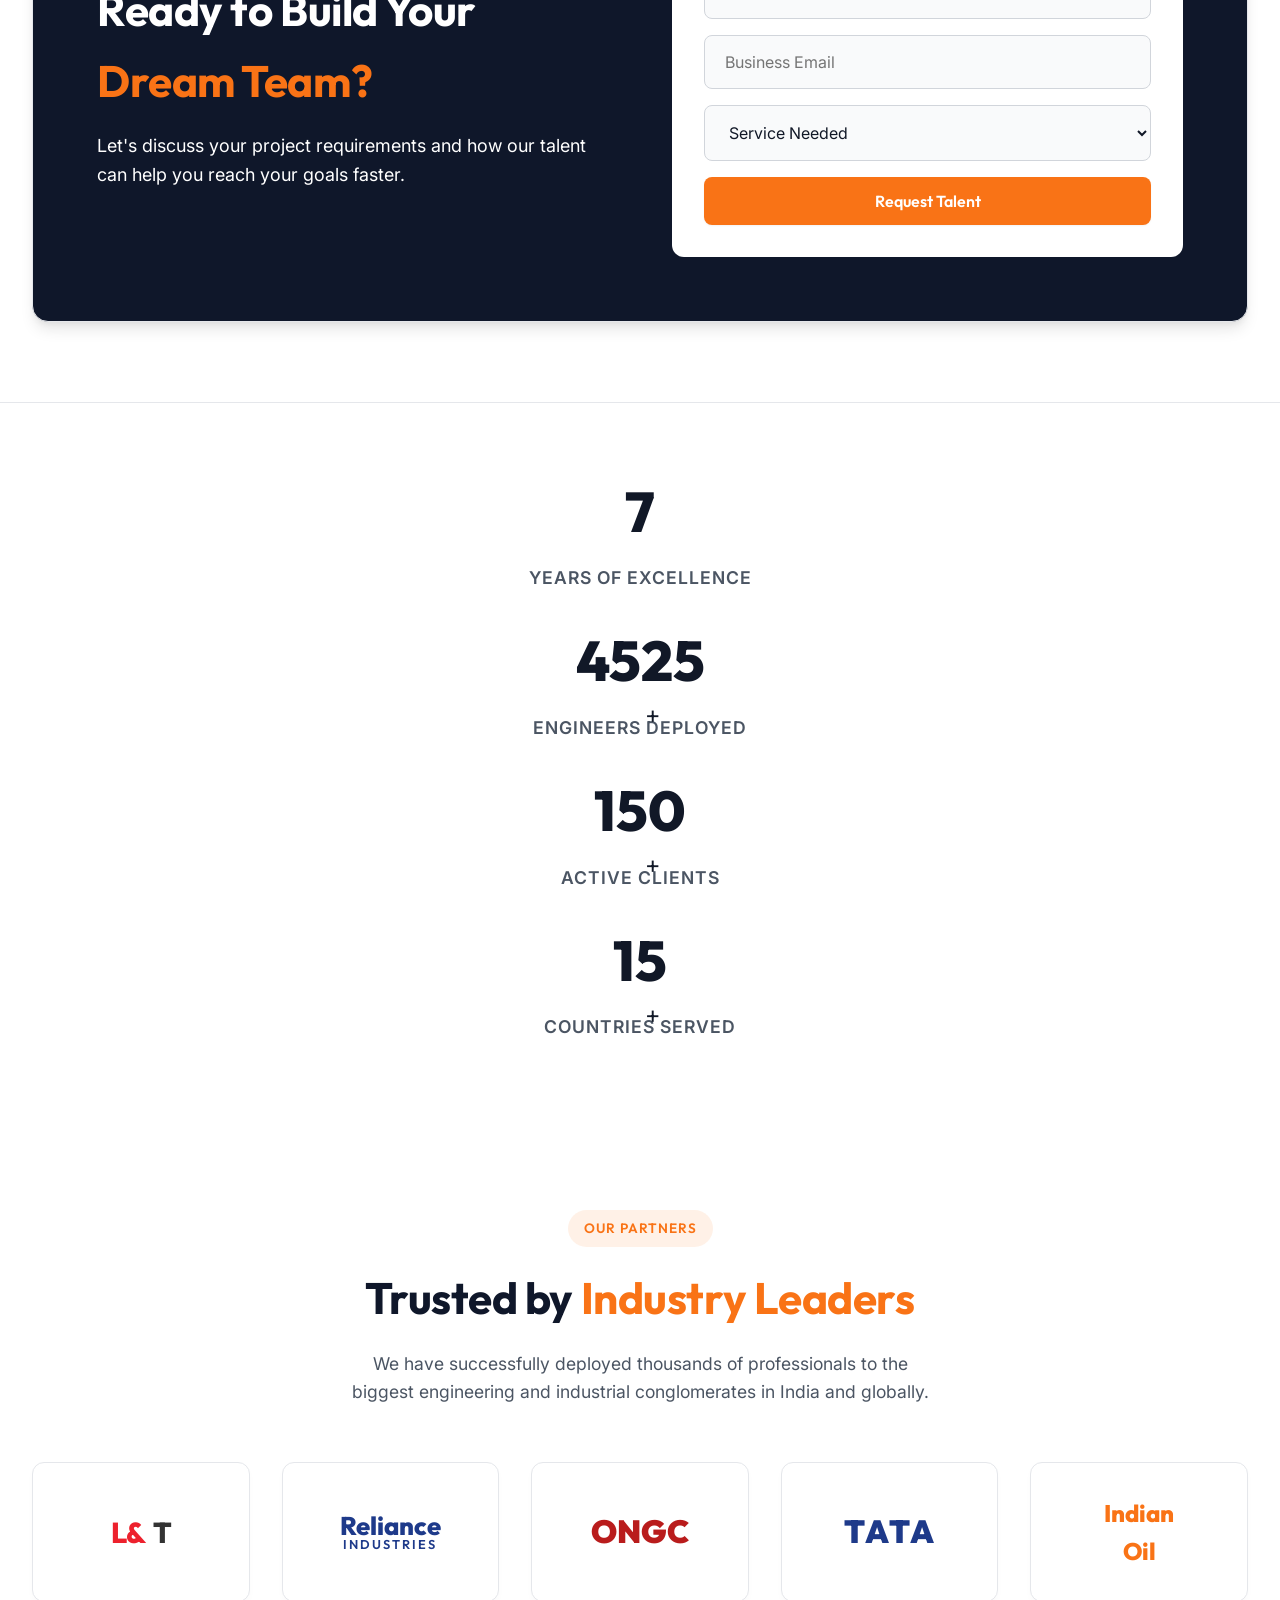
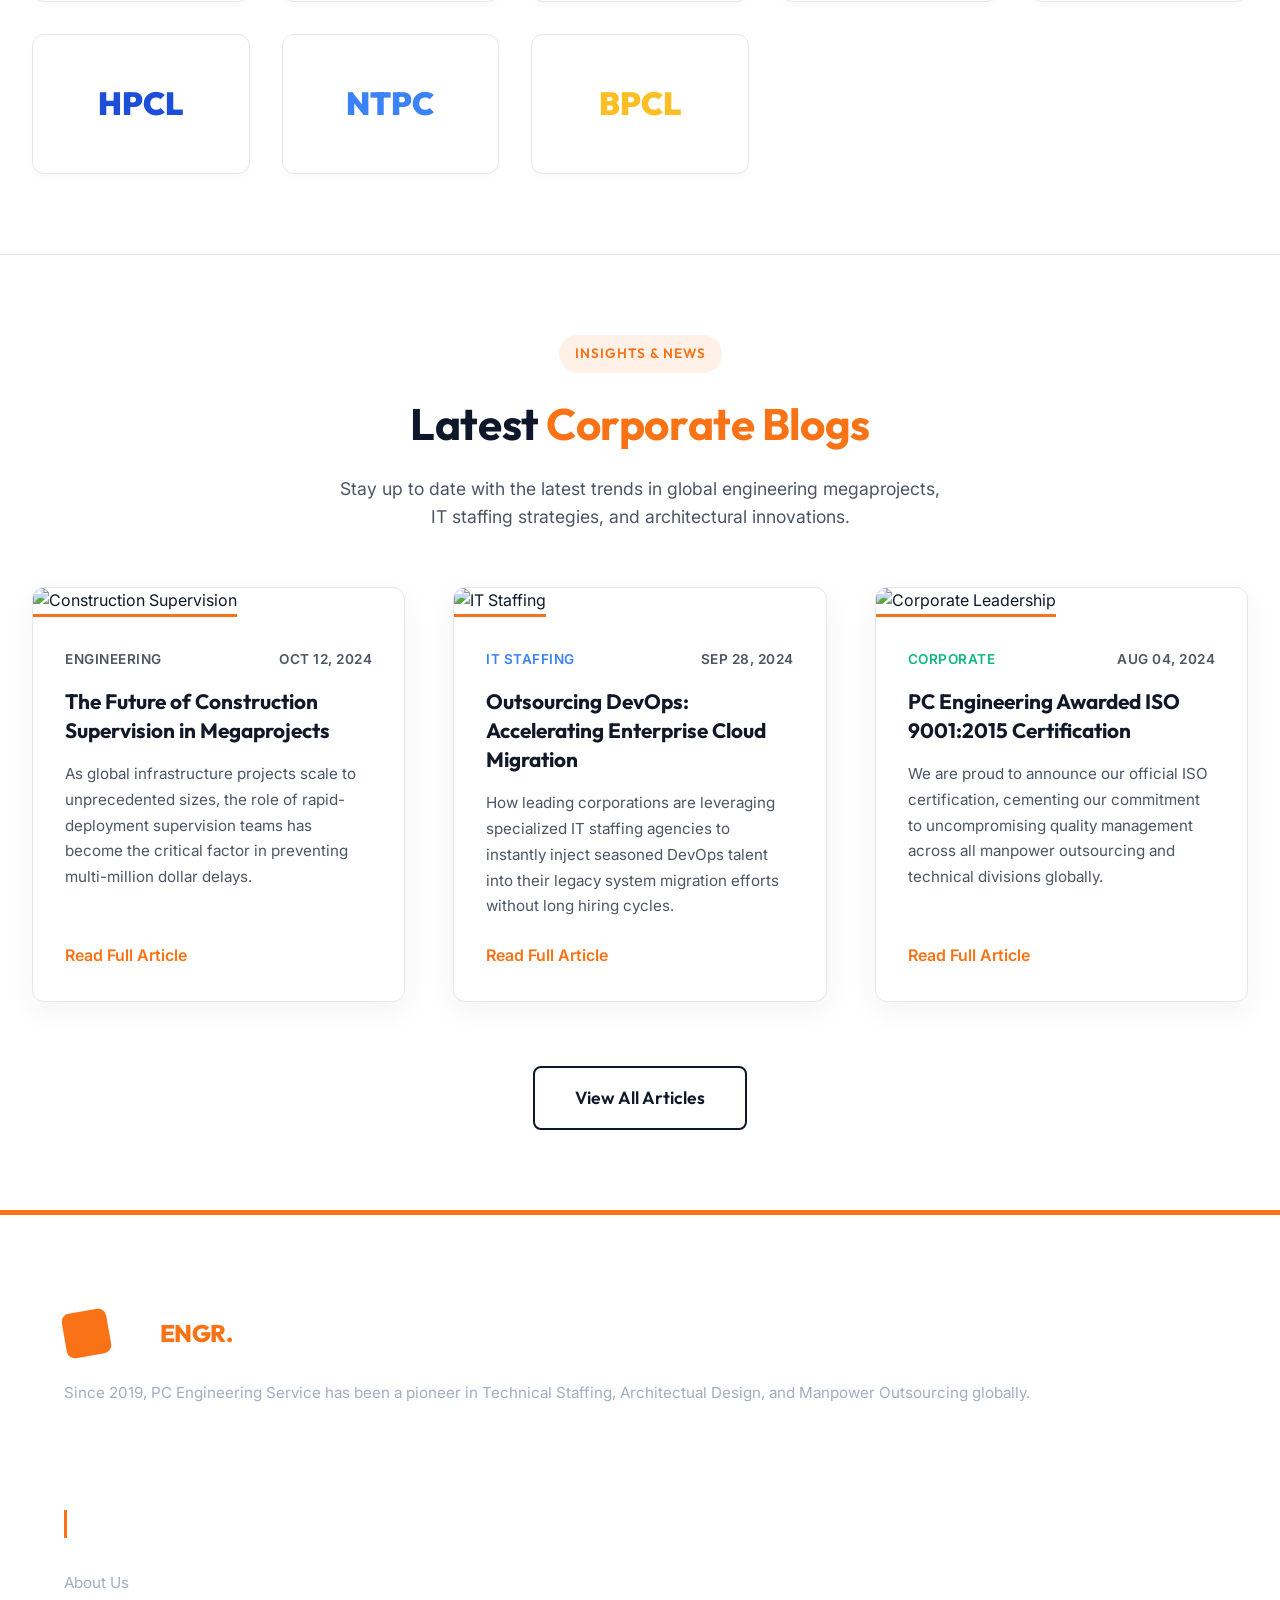
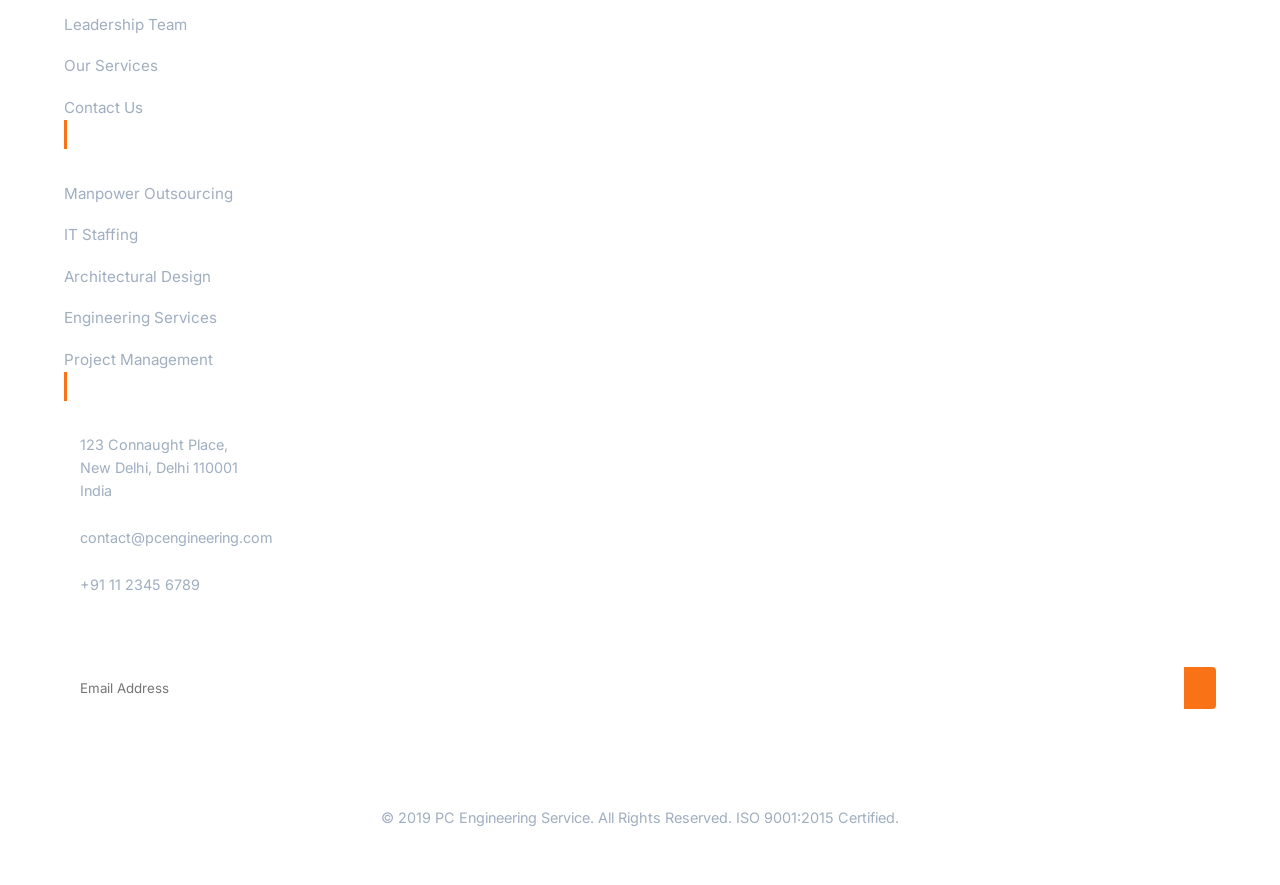
==== commit dfa07099: "deploy: trigger github pages build" ====
--- a/index.html
+++ b/index.html
@@ -604,3 +604,4 @@
     <script src="script.js"></script>
 </body>
 </html>
+<!-- Deployment Trigger: 2024-10-14 -->
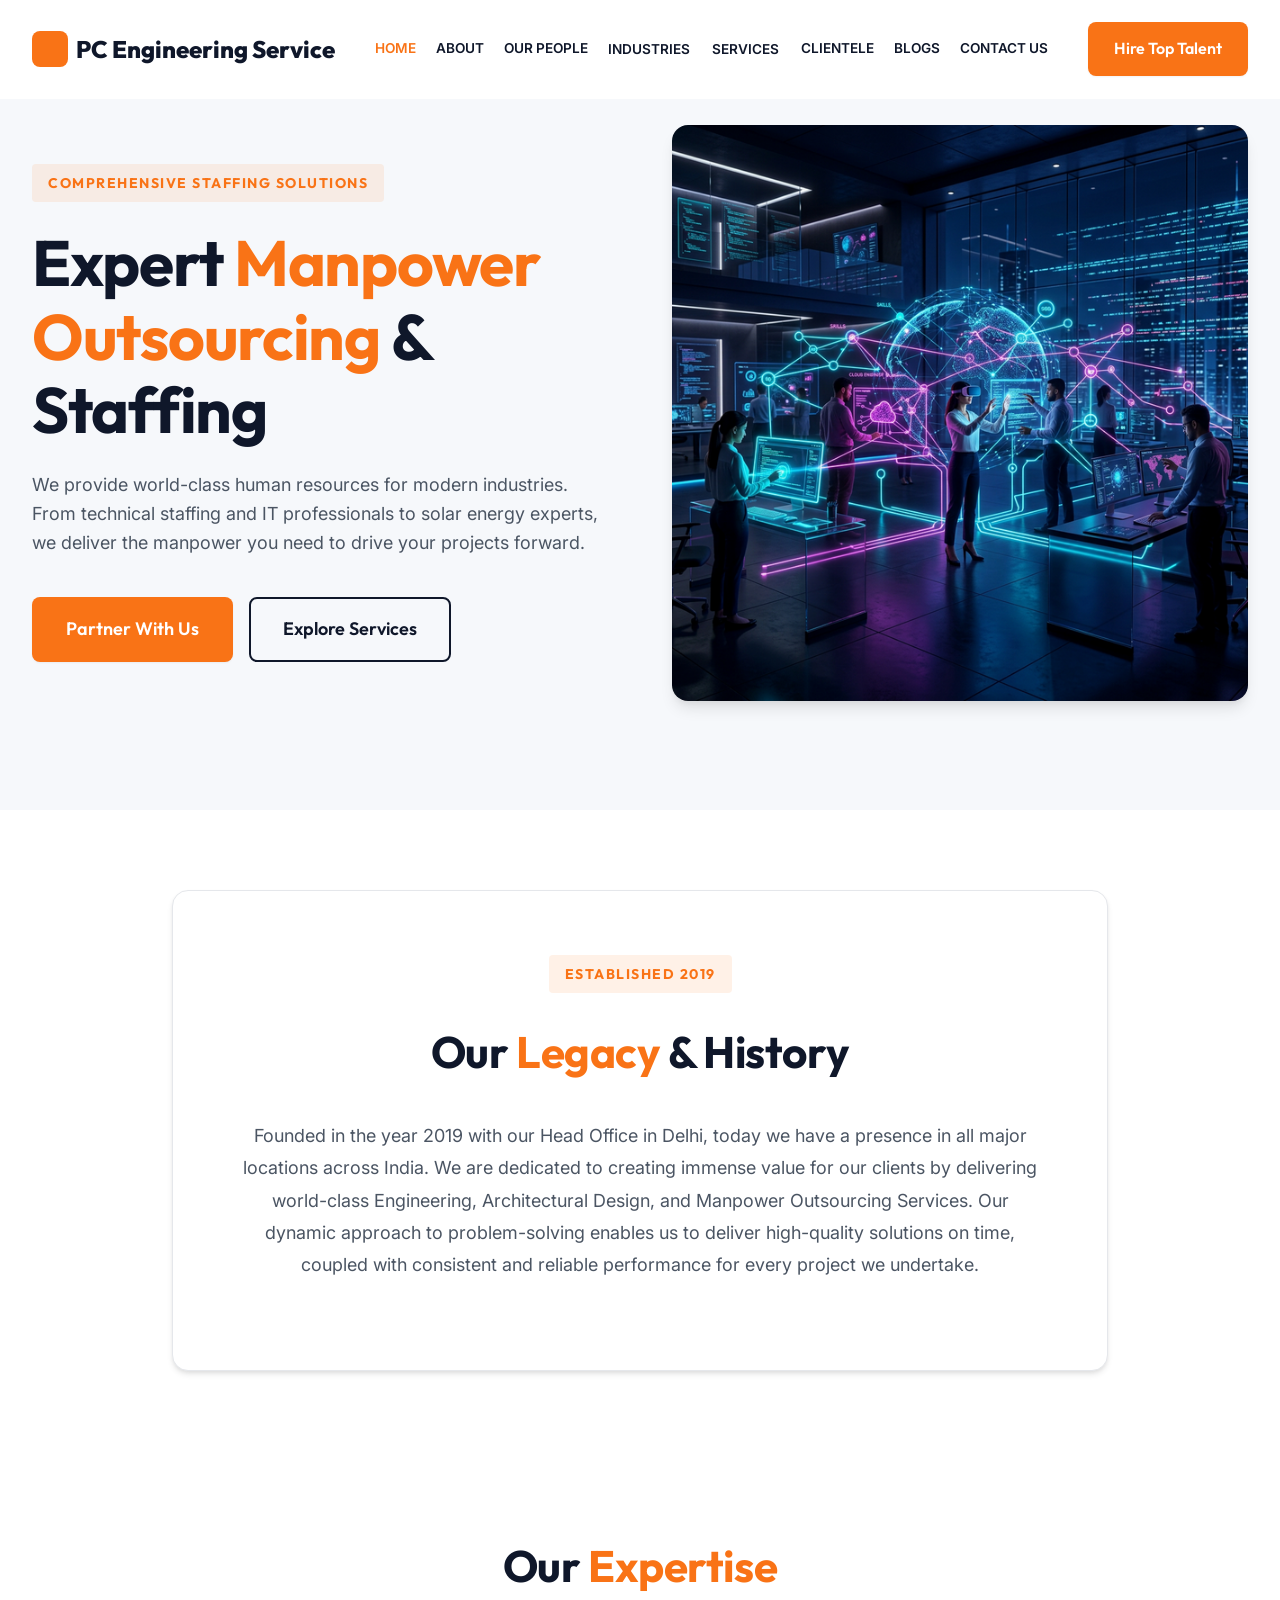
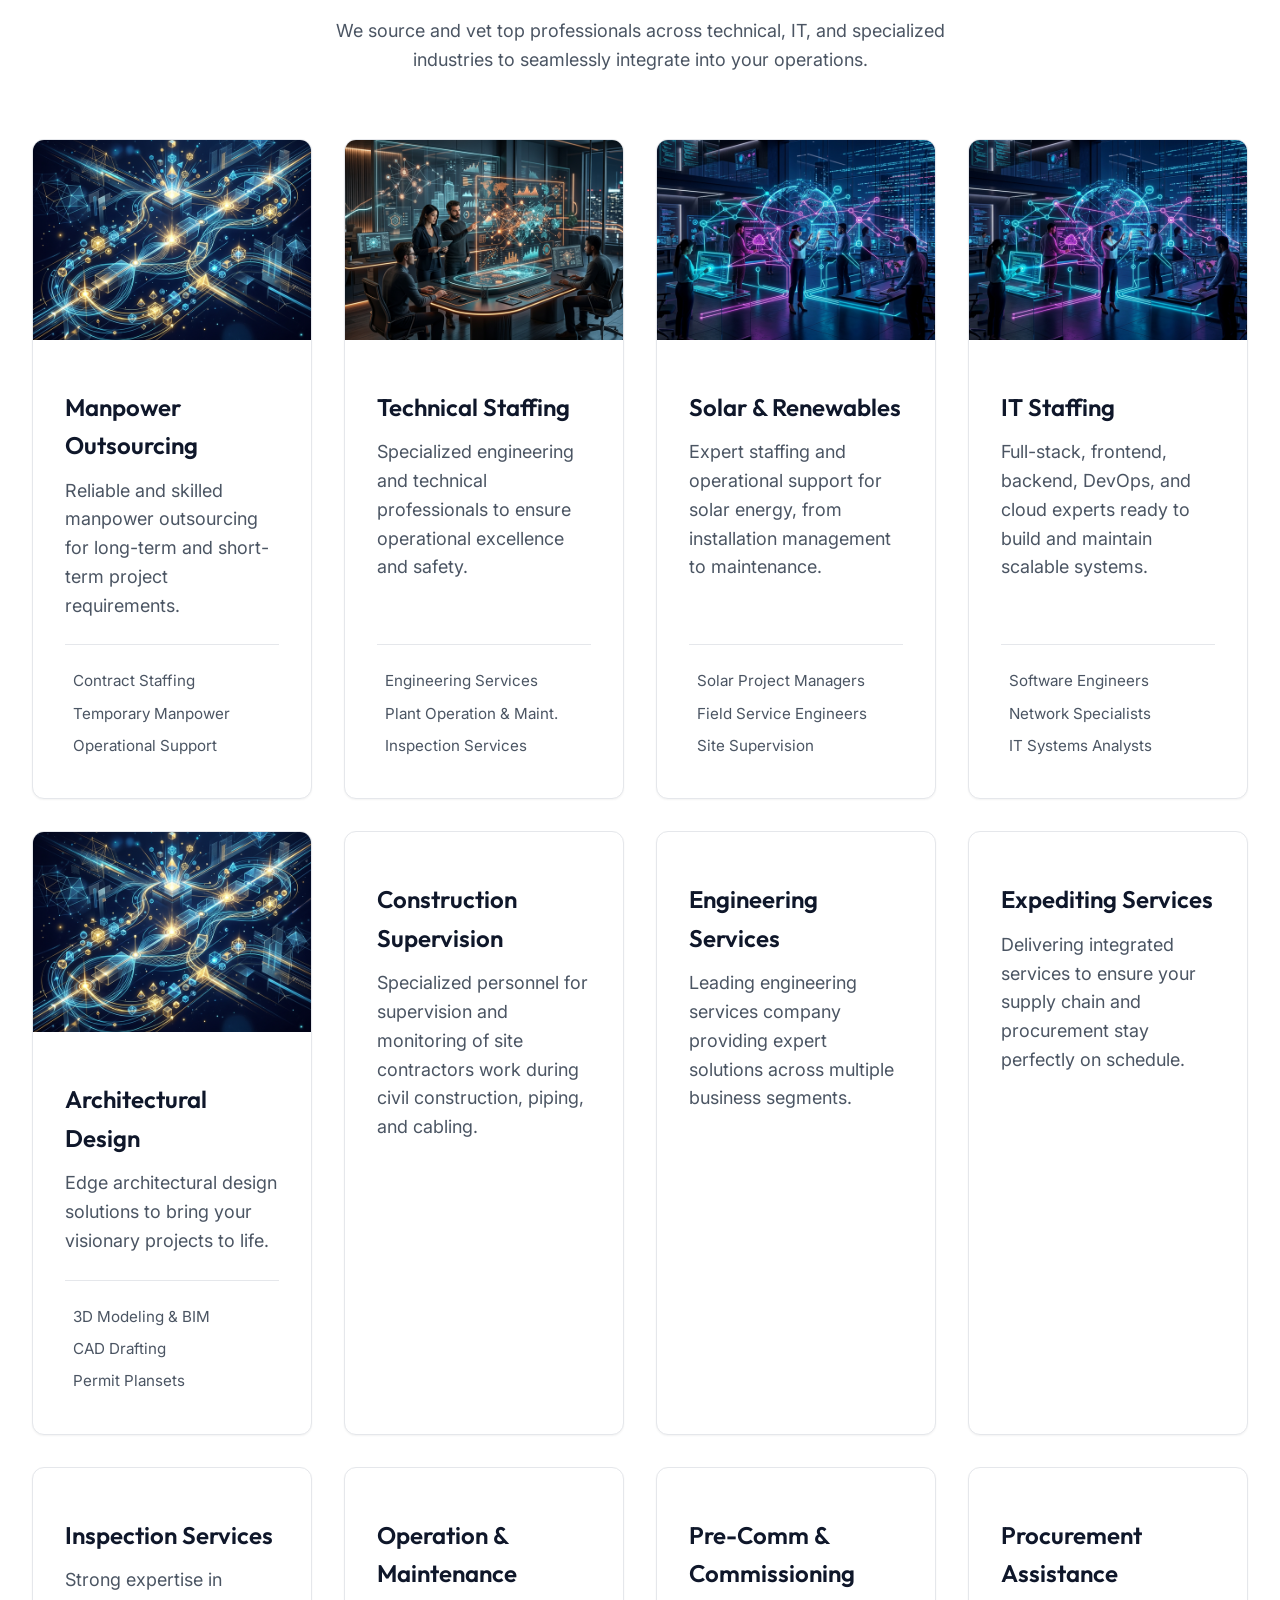
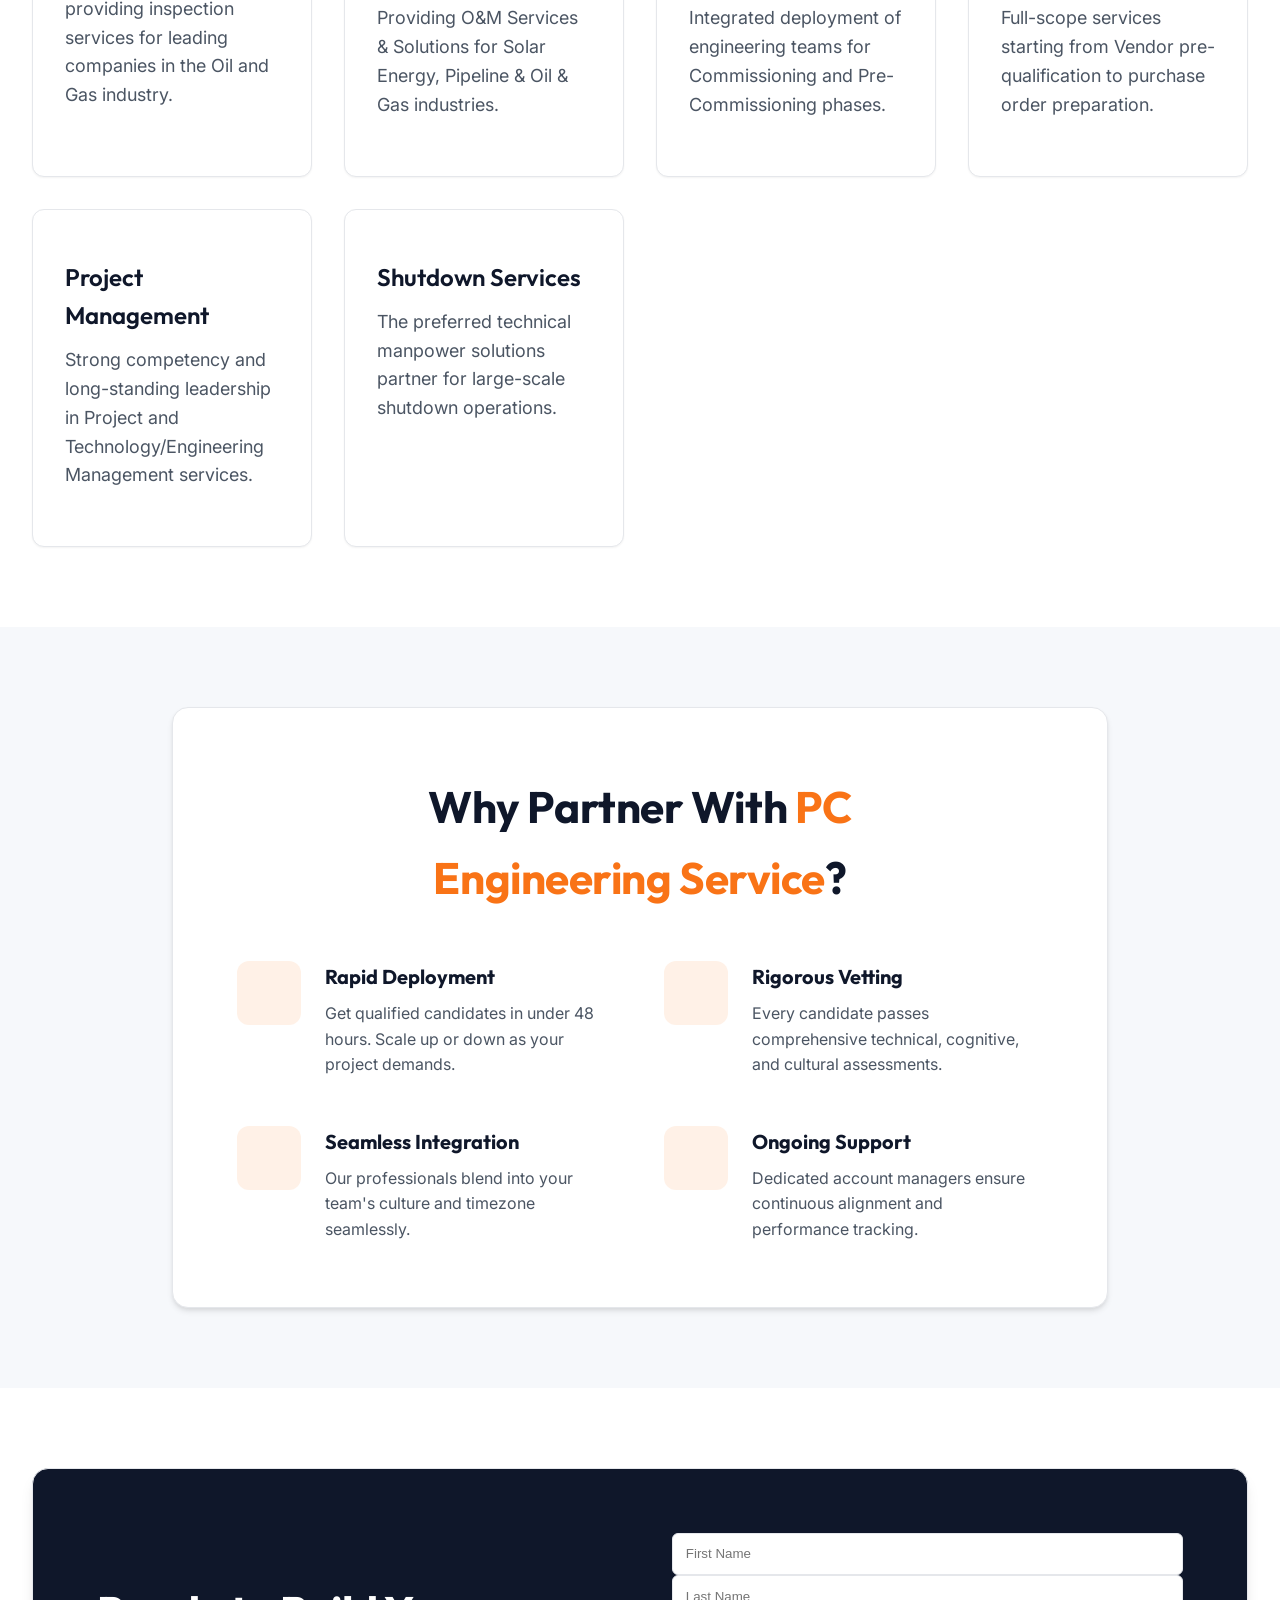
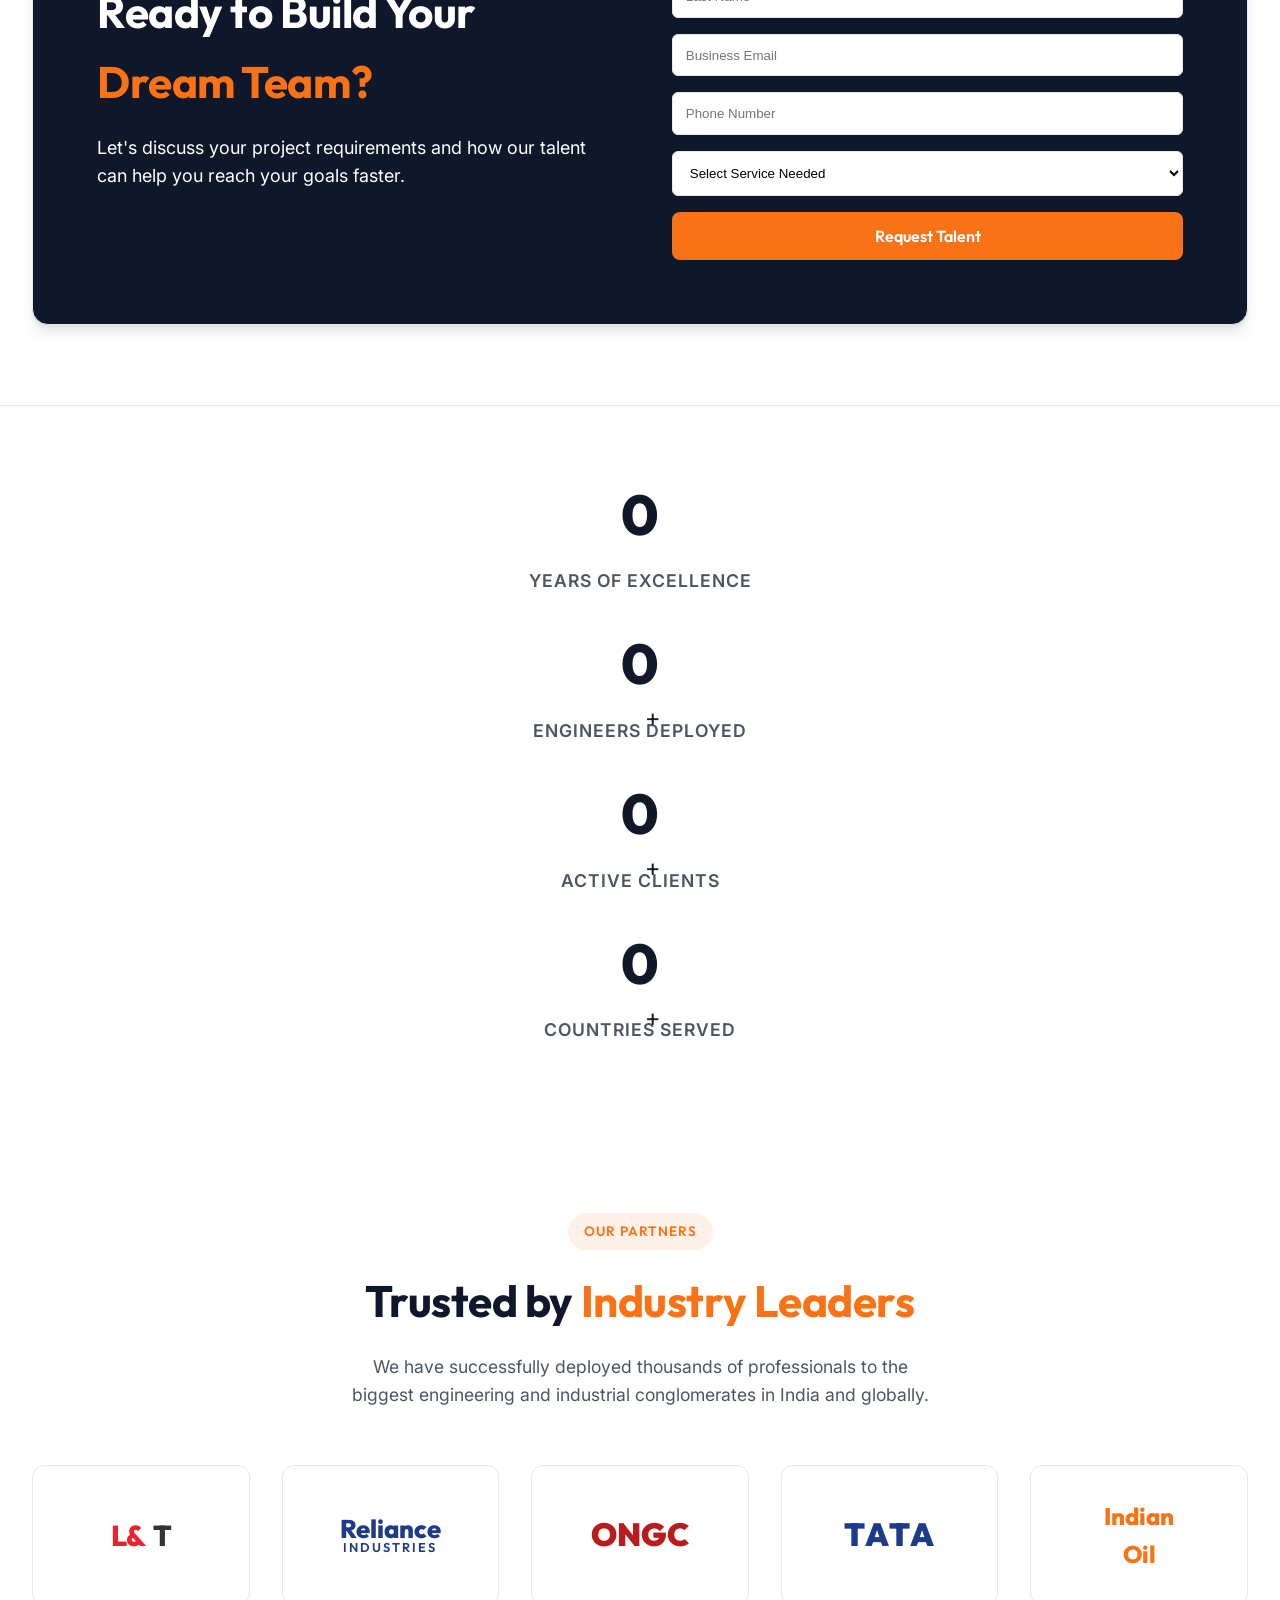
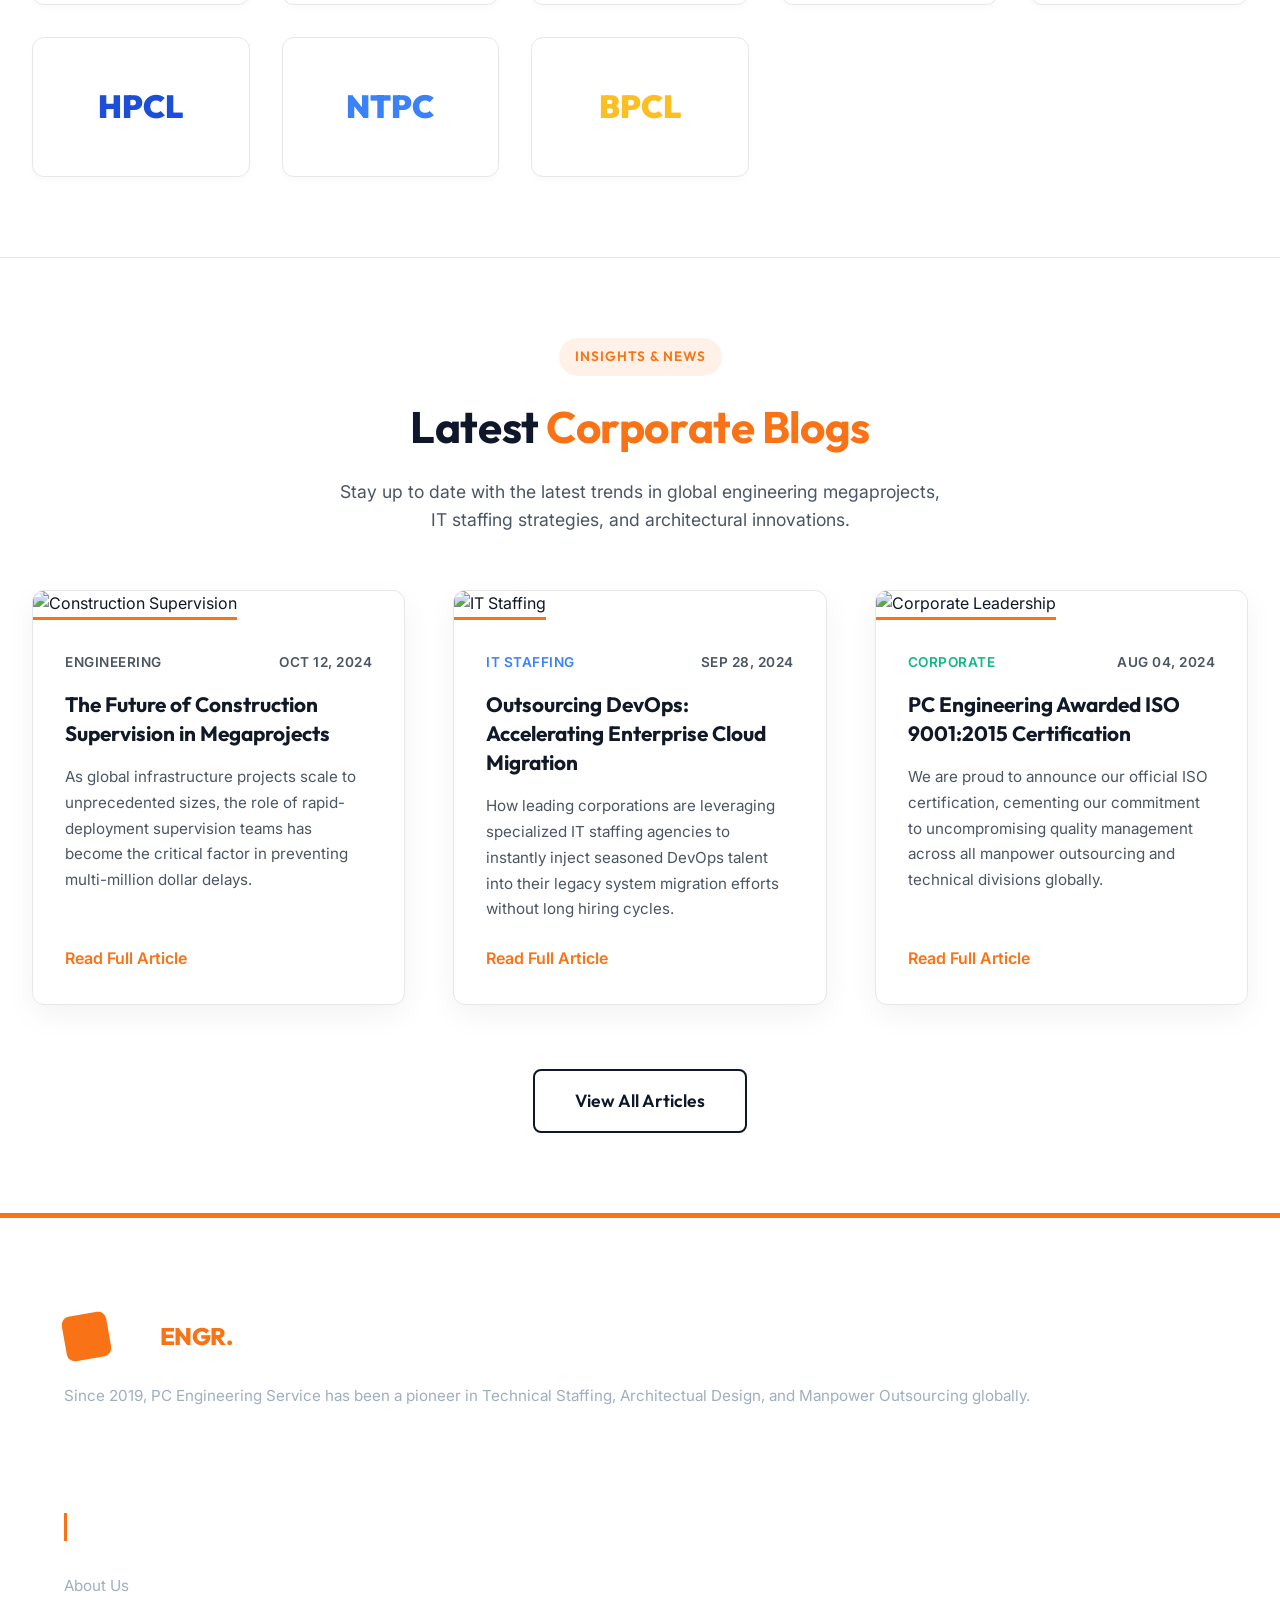
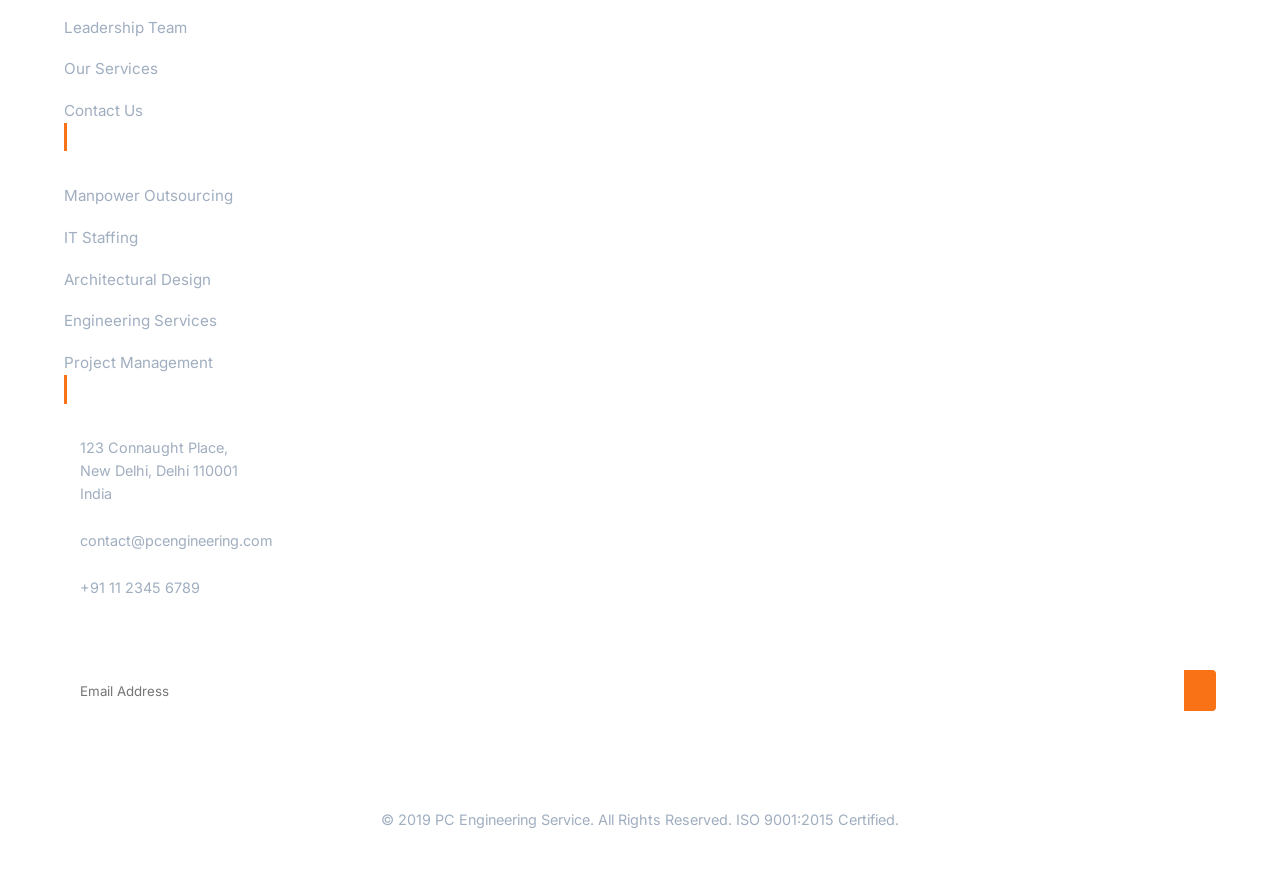
==== commit 36c20b11: "feat: implement functional contact forms with AJAX" ====
--- a/index.html
+++ b/index.html
@@ -362,21 +362,21 @@
                         <h2>Ready to Build Your <span class="text-orange">Dream Team?</span></h2>
                         <p>Let's discuss your project requirements and how our talent can help you reach your goals faster.</p>
                     </div>
-                    <form class="contact-form" onsubmit="event.preventDefault(); alert('In a real app, this would send your request. Thank you for reaching out!');">
-                        <input type="text" placeholder="Your Name" required class="form-input">
-                        <input type="email" placeholder="Business Email" required class="form-input">
-                        <select class="form-input" required>
-                            <option value="" disabled selected>Service Needed</option>
-                            <option value="manpower">Manpower Outsourcing</option>
-                            <option value="technical">Technical Staffing</option>
-                            <option value="solar">Solar Work</option>
-                            <option value="architectural">Architectural Design</option>
-                            <option value="it">IT Staffing</option>
-                            <option value="css">Construction Supervision</option>
-                            <option value="eng">Engineering Services</option>
-                            <option value="exp">Expediting Services</option>
-                            <option value="ins">Inspection Services</option>
-                            <option value="om">Operation & Maintenance</option>
+                    <form id="hire-talent-form" action="https://formspree.io/f/YOUR_ID" method="POST">
+                        <div class="grid" style="grid-template-columns: 1fr 1fr; gap: 1rem; margin-bottom: 1rem;">
+                            <input type="text" name="first_name" placeholder="First Name" required style="width: 100%; padding: 0.8rem; border: 1px solid var(--border-color); border-radius: 6px;">
+                            <input type="text" name="last_name" placeholder="Last Name" required style="width: 100%; padding: 0.8rem; border: 1px solid var(--border-color); border-radius: 6px;">
+                        </div>
+                        <input type="email" name="email" placeholder="Business Email" required style="width: 100%; padding: 0.8rem; border: 1px solid var(--border-color); border-radius: 6px; margin-bottom: 1rem;">
+                        <input type="tel" name="phone" placeholder="Phone Number" style="width: 100%; padding: 0.8rem; border: 1px solid var(--border-color); border-radius: 6px; margin-bottom: 1rem;">
+                        <select name="service_required" required style="width: 100%; padding: 0.8rem; border: 1px solid var(--border-color); border-radius: 6px; margin-bottom: 1rem; background: #fff;">
+                            <option value="">Select Service Needed</option>
+                            <option value="staffing">Technical Staffing</option>
+                            <option value="outsourcing">Manpower Outsourcing</option>
+                            <option value="it">IT Professionals</option>
+                            <option value="arch">Architectural Design</option>
+                            <option value="solar">Solar Energy Solutions</option>
+                            <option value="epc">EPC Support</option>
                             <option value="comm">Pre-Comm & Commissioning</option>
                             <option value="proc">Procurement Assistance</option>
                             <option value="pm">Project Management</option>
@@ -384,6 +384,7 @@
                             <option value="multiple">Multiple Services</option>
                         </select>
                         <button type="submit" class="btn btn-primary btn-block">Request Talent</button>
+                        <p id="form-status" style="margin-top: 1rem; text-align: center; display: none;"></p>
                     </form>
                 </div>
             </div>
